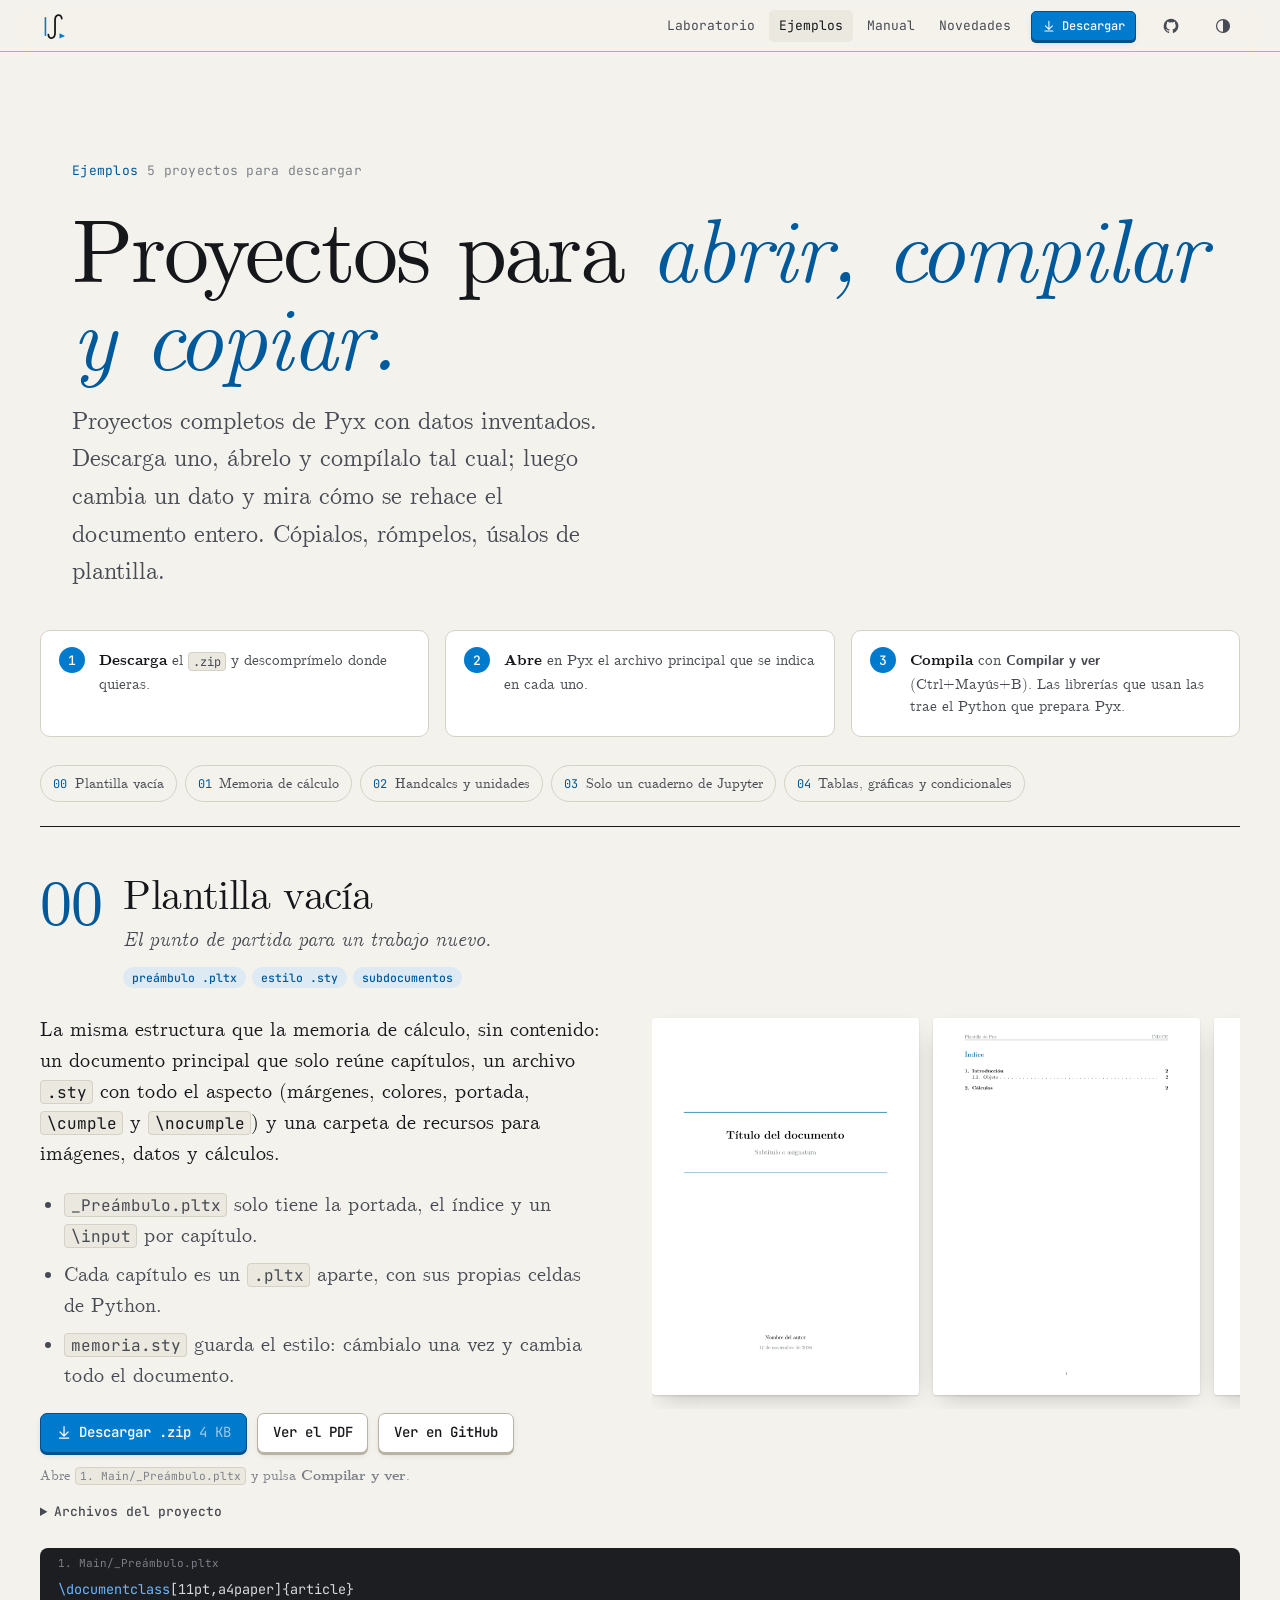
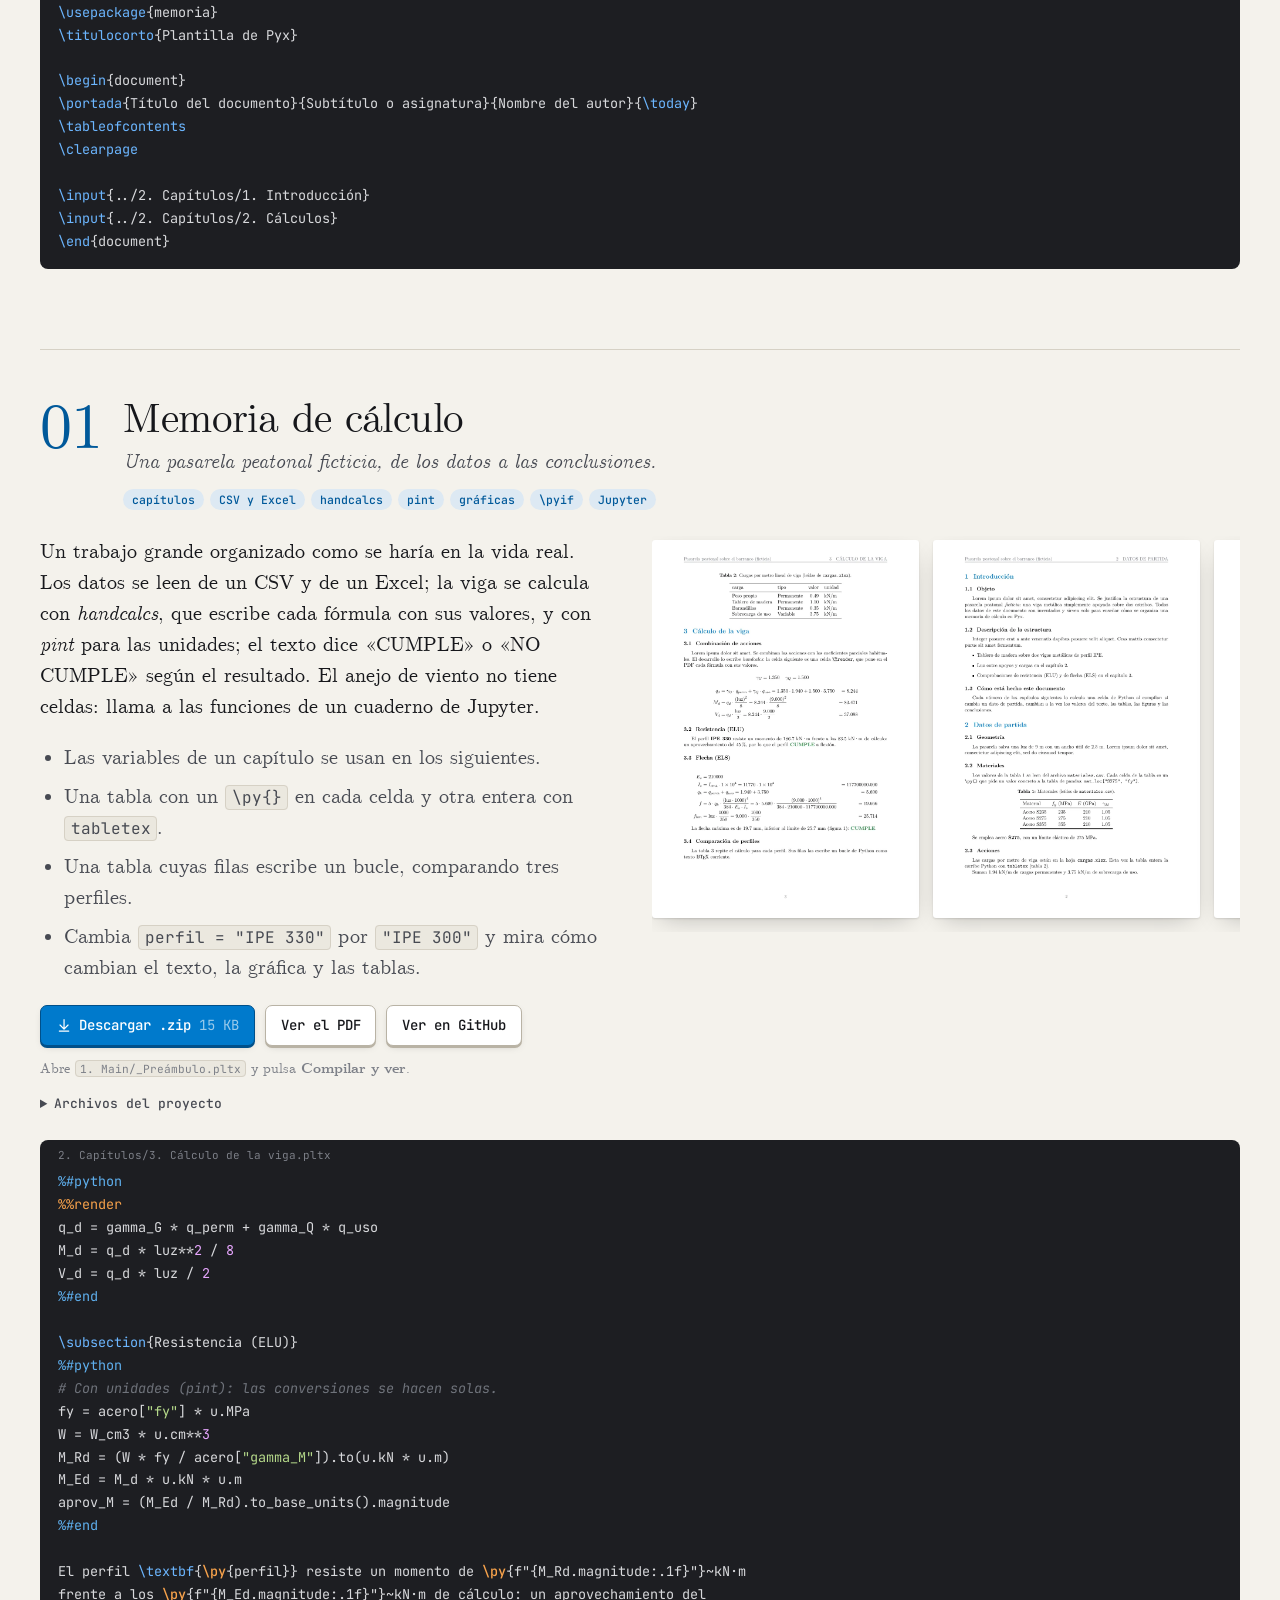
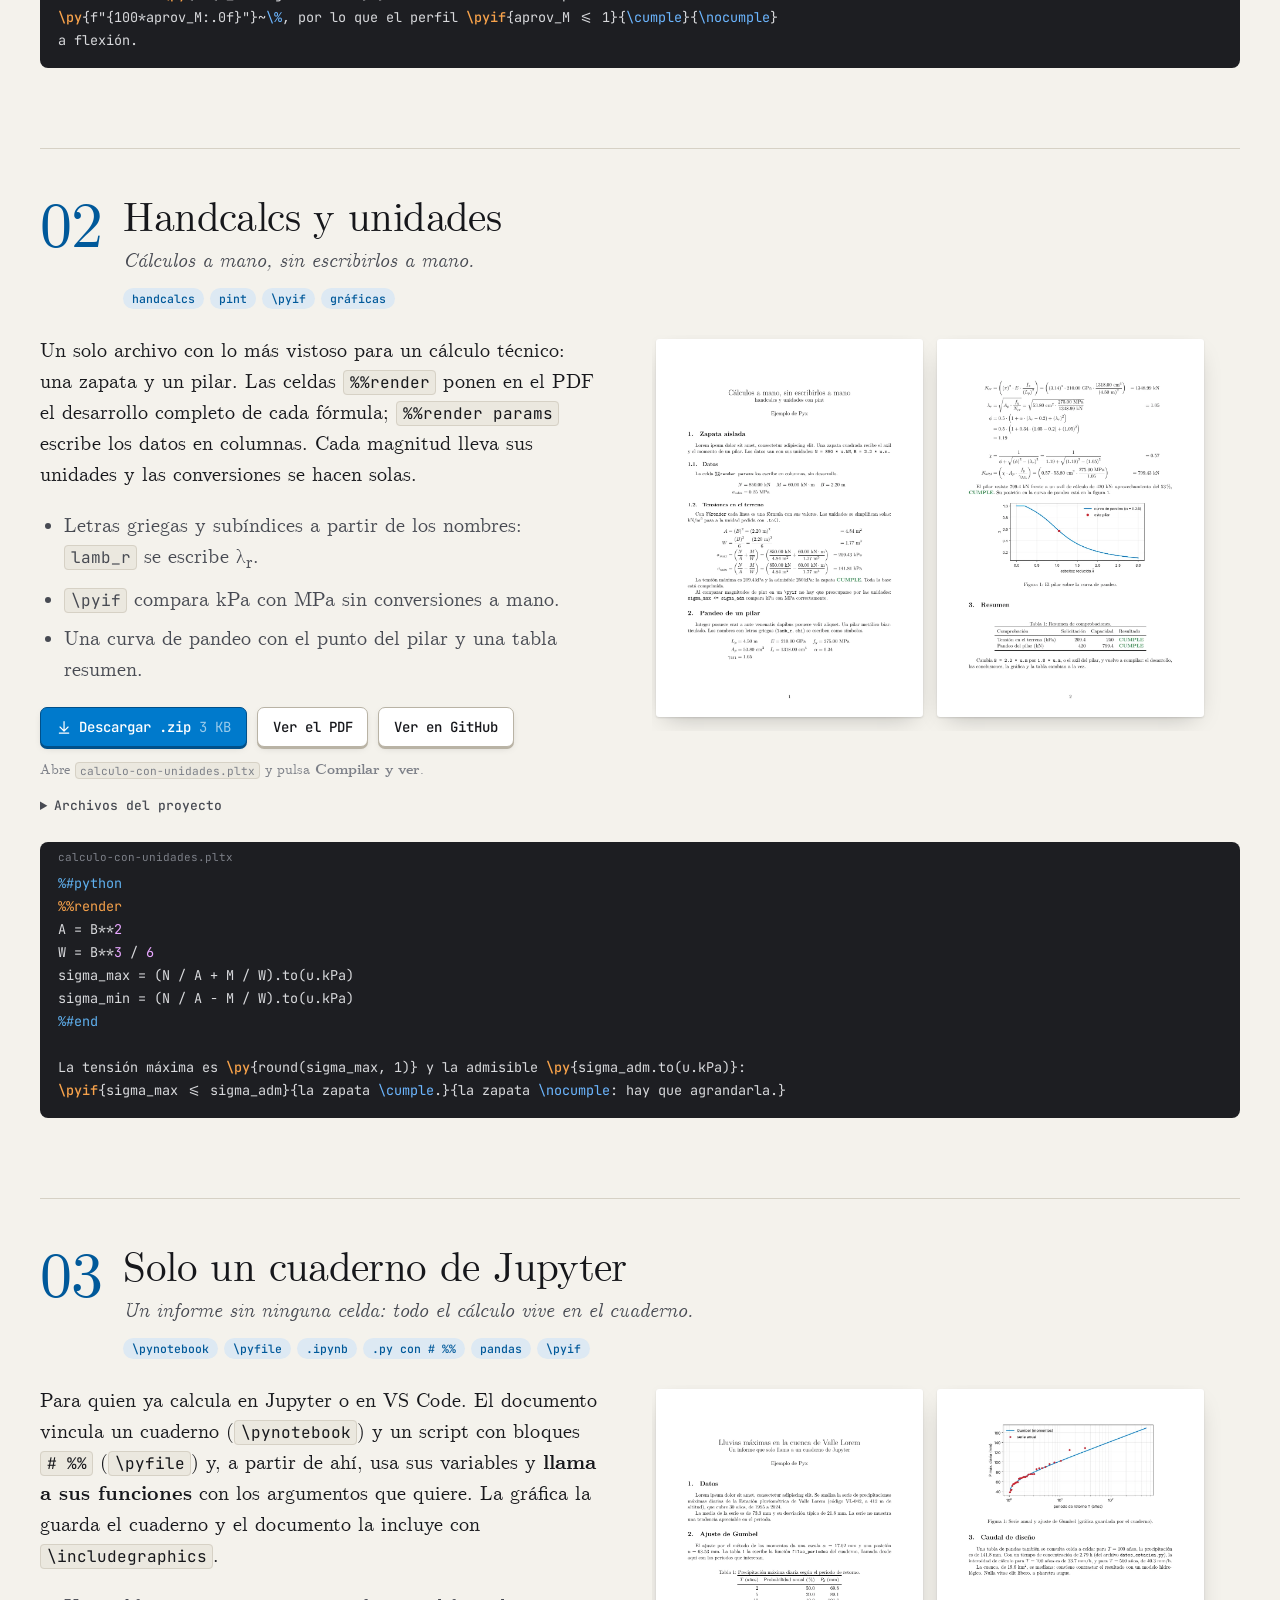
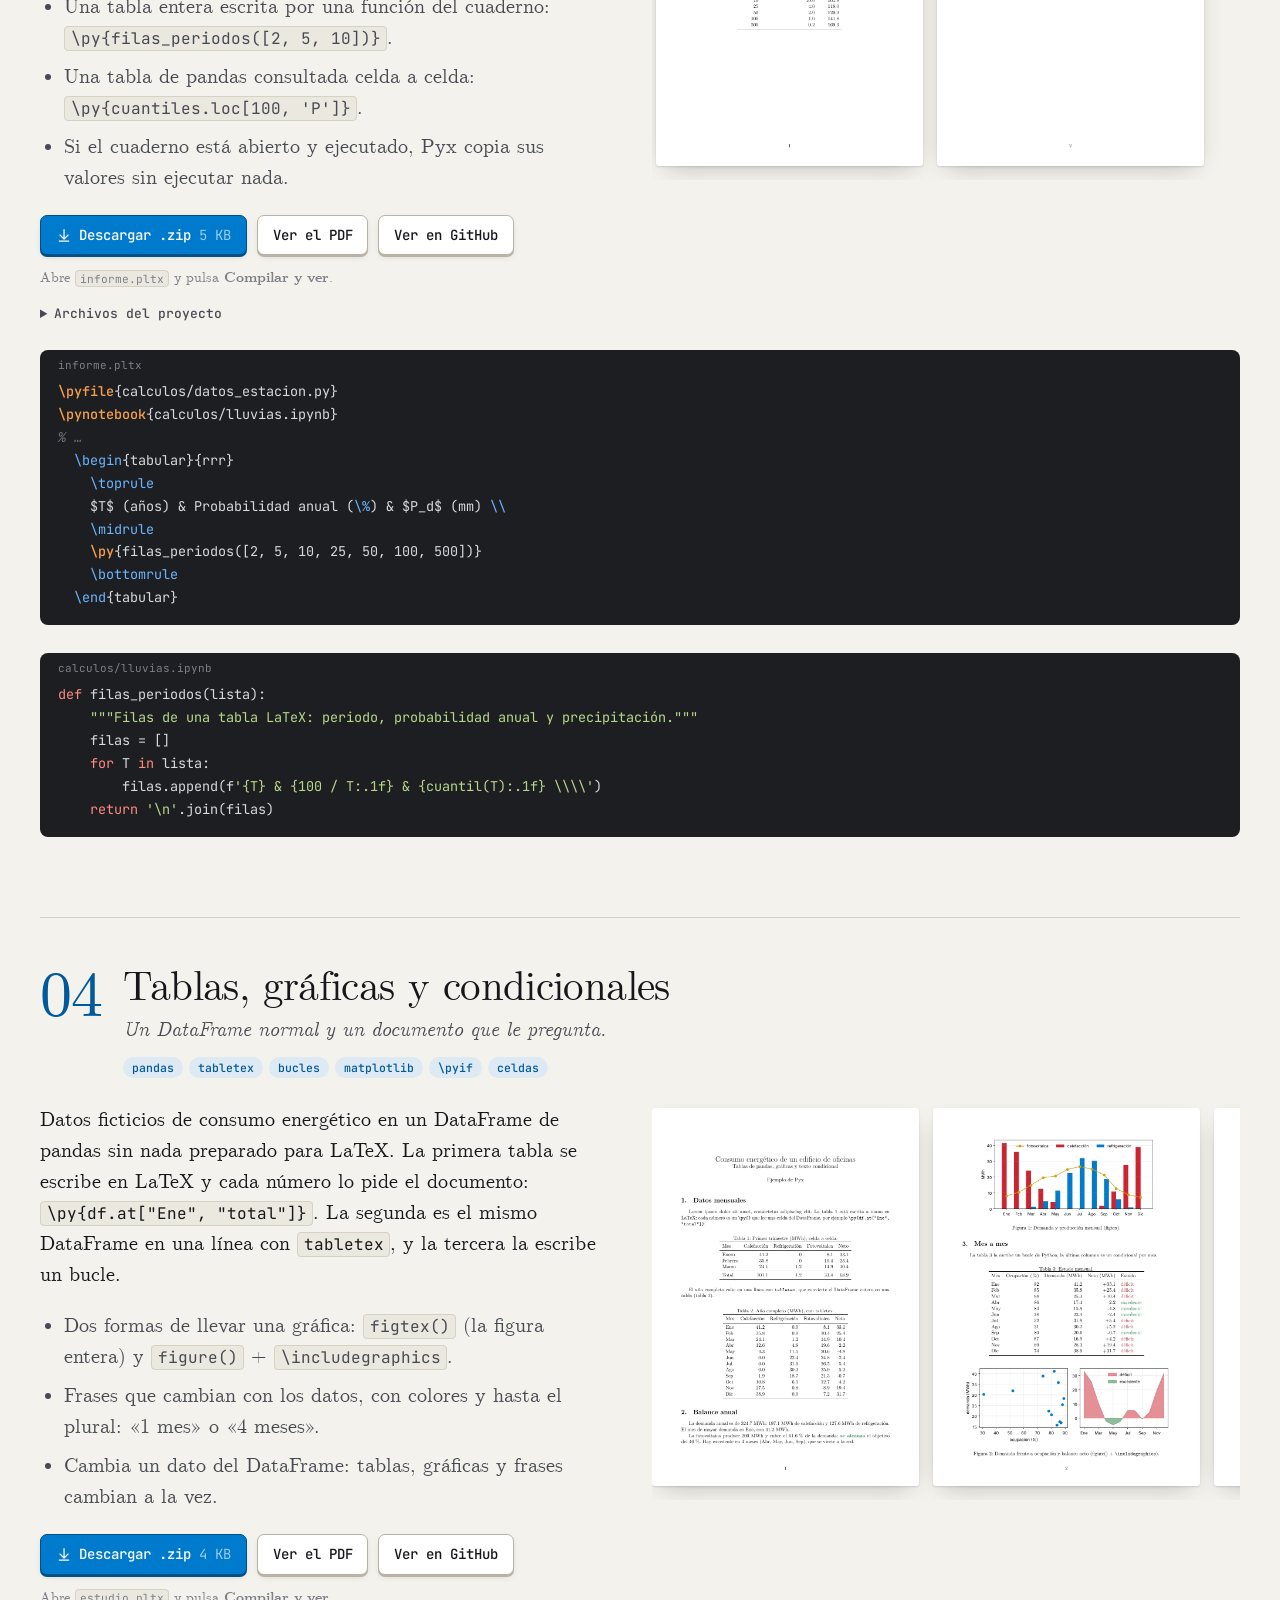
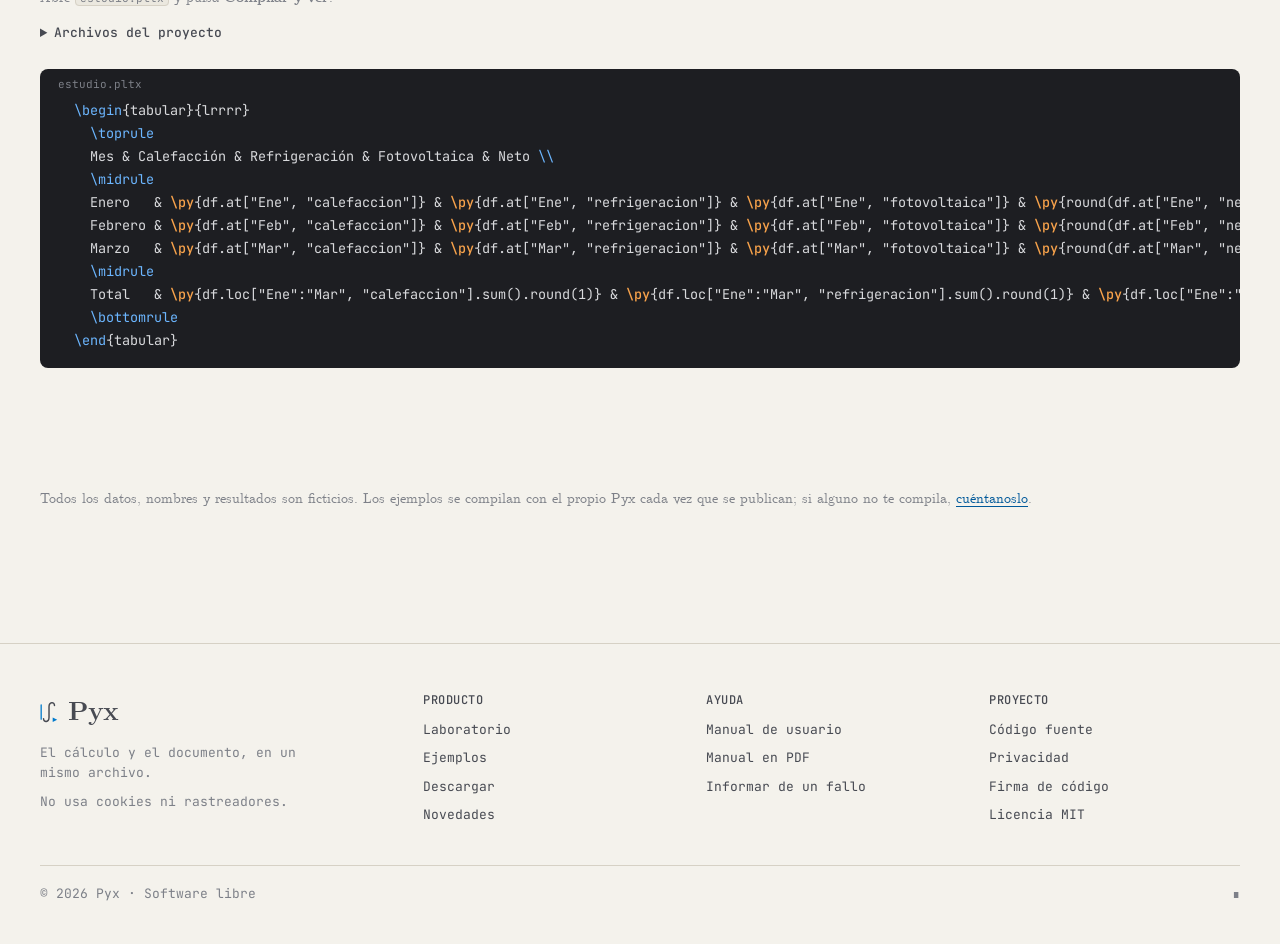
==== ejemplos/index.html @ 3e7c4df0 "Ejemplos descargables, botón de GitHub y «Descargar» que llega a su sitio - ejemplos/: cinco proyect" ====
<!doctype html>
<html lang="es">
<head>
  <meta charset="utf-8">
  <meta name="viewport" content="width=device-width, initial-scale=1">
  <title>Ejemplos · Pyx</title>
  <meta name="description" content="Proyectos de Pyx para descargar, compilar y copiar: memoria de cálculo, handcalcs y pint, cuadernos de Jupyter, tablas de pandas y gráficas.">
  <meta name="theme-color" content="#f4f2ec" media="(prefers-color-scheme: light)">
  <meta name="theme-color" content="#111214" media="(prefers-color-scheme: dark)">
  <meta property="og:title" content="Ejemplos de Pyx">
  <meta property="og:image" content="../assets/img/og.png">
  <link rel="icon" href="../assets/img/logo.svg" type="image/svg+xml">
  <link rel="icon" href="../assets/img/favicon-32.png" sizes="32x32" type="image/png">
    <script>try{var t=localStorage.getItem('pyx-tema');if(t)document.documentElement.dataset.theme=t}catch(e){}</script>
  <link rel="stylesheet" href="../assets/css/base.css?v=20261117a">
  <link rel="stylesheet" href="../assets/css/doc.css?v=20261117a">
  <link rel="stylesheet" href="../assets/css/ejemplos.css?v=20261117a">
</head>
<body>
<a class="skip" href="#contenido">Saltar al contenido</a>
<svg width="0" height="0" style="position:absolute" aria-hidden="true"><defs>
  <symbol id="logo" viewBox="-2 -4 86 104"><rect x=".5" y="11.15" width="6.25" height="74.4" rx="3.1" fill="var(--blue)"/><path d="M67.2 16.93C67.2-1.91 41.1-1.91 41.1 23.21V73.46C41.1 98.59 15 98.59 15 79.74" fill="none" stroke="currentColor" stroke-width="7" stroke-linecap="round"/><path d="M80.06 84.77 58.5 95.28V74.26Z" fill="var(--blue)"/></symbol>
  <symbol id="i-contrast" viewBox="0 0 24 24"><circle cx="12" cy="12" r="8.6" fill="none" stroke="currentColor" stroke-width="1.6"/><path d="M12 3.4a8.6 8.6 0 0 1 0 17.2Z" fill="currentColor"/></symbol>
  <symbol id="i-menu" viewBox="0 0 24 24"><path d="M4 7h16M4 12h16M4 17h10" stroke="currentColor" stroke-width="1.7" stroke-linecap="round"/></symbol>
  <symbol id="i-down" viewBox="0 0 24 24"><path d="M12 4v13M6 12l6 6 6-6M5 21h14" fill="none" stroke="currentColor" stroke-width="1.8" stroke-linecap="round" stroke-linejoin="round"/></symbol>
  <symbol id="i-gh" viewBox="0 0 24 24"><path d="M12 2.3a9.8 9.8 0 0 0-3.1 19.1c.5.1.7-.2.7-.5v-1.7c-2.7.6-3.3-1.3-3.3-1.3-.4-1.1-1.1-1.4-1.1-1.4-.9-.6.1-.6.1-.6 1 .1 1.5 1 1.5 1 .9 1.5 2.3 1.1 2.9.8.1-.6.3-1.1.6-1.3-2.2-.2-4.5-1.1-4.5-4.9 0-1.1.4-2 1-2.7-.1-.2-.4-1.2.1-2.6 0 0 .8-.3 2.7 1a9.4 9.4 0 0 1 4.9 0c1.9-1.3 2.7-1 2.7-1 .5 1.4.2 2.4.1 2.6.6.7 1 1.6 1 2.7 0 3.8-2.3 4.7-4.5 4.9.4.3.7.9.7 1.8v2.7c0 .3.2.6.7.5A9.8 9.8 0 0 0 12 2.3Z" fill="currentColor"/></symbol>
</defs></svg>

<header class="runhead">
  <a class="brand" href="../" aria-label="Pyx, inicio"><svg aria-hidden="true"><use href="#logo"/></svg></a>
  <nav aria-label="Principal">
    <a href="../#laboratorio">Laboratorio</a>
    <a href="./" aria-current="page">Ejemplos</a>
    <a href="../manual/">Manual</a>
    <a href="../novedades/">Novedades</a>
    <a class="key small primary" href="../#descargar"><svg aria-hidden="true"><use href="#i-down"/></svg>Descargar</a>
  </nav>
  <a class="icon-btn gh-btn" href="https://github.com/LorGIOO/Pyx" aria-label="El código de Pyx en GitHub" title="El código de Pyx en GitHub"><svg aria-hidden="true"><use href="#i-gh"/></svg></a>
  <button class="icon-btn" type="button" data-theme-toggle aria-label="Cambiar el tema"><svg aria-hidden="true"><use href="#i-contrast"/></svg></button>
  <button class="icon-btn menu-btn" type="button" aria-label="Menú" aria-expanded="false"><svg aria-hidden="true"><use href="#i-menu"/></svg></button>
</header>

<header class="page-head">
  <p class="eyebrow"><span>Ejemplos</span><span class="n">5 proyectos para descargar</span></p>
  <h1>Proyectos para <em>abrir, compilar y copiar.</em></h1>
  <p class="lede">Proyectos completos de Pyx con datos inventados. Descarga uno, ábrelo y compílalo tal cual; luego cambia un dato y mira cómo se rehace el documento entero. Cópialos, rómpelos, úsalos de plantilla.</p>
</header>

<div class="ej-layout">
  <main id="contenido">
    <ol class="ej-steps" aria-label="Cómo se usan">
      <li><b>Descarga</b> el <code>.zip</code> y descomprímelo donde quieras.</li>
      <li><b>Abre</b> en Pyx el archivo principal que se indica en cada uno.</li>
      <li><b>Compila</b> con <span class="menu">Compilar y ver</span> (Ctrl+Mayús+B). Las librerías que usan las trae el Python que prepara Pyx.</li>
    </ol>
    <nav class="ej-index" aria-label="Ejemplos"><ol><li><a href="#00-plantilla"><span>00</span>Plantilla vacía</a></li><li><a href="#01-memoria-de-calculo"><span>01</span>Memoria de cálculo</a></li><li><a href="#02-handcalcs-y-unidades"><span>02</span>Handcalcs y unidades</a></li><li><a href="#03-cuaderno-de-jupyter"><span>03</span>Solo un cuaderno de Jupyter</a></li><li><a href="#04-tablas-graficas-y-condicionales"><span>04</span>Tablas, gráficas y condicionales</a></li></ol></nav>

<article class="ej" id="00-plantilla" data-chapter="<b>00</b> · Plantilla vacía">
  <header class="ej-head">
    <p class="ej-num">00</p>
    <div>
      <h2>Plantilla vacía</h2>
      <p class="ej-lema">El punto de partida para un trabajo nuevo.</p>
      <ul class="ej-tags"><li>preámbulo .pltx</li><li>estilo .sty</li><li>subdocumentos</li></ul>
    </div>
  </header>
  <div class="ej-grid">
    <div class="ej-text">
      <p>La misma estructura que la memoria de cálculo, sin contenido: un documento principal que solo reúne capítulos, un archivo <code>.sty</code> con todo el aspecto (márgenes, colores, portada, <code>\cumple</code> y <code>\nocumple</code>) y una carpeta de recursos para imágenes, datos y cálculos.</p>
      <ul class="ej-list"><li><code>_Preámbulo.pltx</code> solo tiene la portada, el índice y un <code>\input</code> por capítulo.</li><li>Cada capítulo es un <code>.pltx</code> aparte, con sus propias celdas de Python.</li><li><code>memoria.sty</code> guarda el estilo: cámbialo una vez y cambia todo el documento.</li></ul>
      <div class="ej-actions">
        <a class="key primary" href="descargas/00-plantilla.zip" download><svg aria-hidden="true"><use href="#i-down"/></svg>Descargar .zip <span class="k-hint">4 KB</span></a>
        <a class="key" href="pdf/00-plantilla.pdf">Ver el PDF</a>
        <a class="key" href="https://github.com/LorGIOO/Pyx-web/tree/main/ejemplos/src/00-plantilla">Ver en GitHub</a>
      </div>
      <p class="ej-open">Abre <code>1. Main/_Preámbulo.pltx</code> y pulsa <b>Compilar y ver</b>.</p>
      <details class="ej-tree"><summary>Archivos del proyecto</summary><pre>├─ <span class="dir">1. Main/</span>
│  ├─ <span class="main">_Preámbulo.pltx</span>
│  └─ <span class="">memoria.sty</span>
├─ <span class="dir">2. Capítulos/</span>
│  ├─ <span class="">1. Introducción.pltx</span>
│  └─ <span class="">2. Cálculos.pltx</span>
├─ <span class="dir">999. Recursos/</span>
│  └─ <span class="dir">1. Imágenes/</span>
│     └─ <span class="">LEEME.txt</span>
└─ <span class="">LEEME.md</span></pre></details>
    </div>
    <div class="ej-pages" data-pages="3"><button class="ej-page" type="button" data-full="img/00-plantilla-1.webp" aria-label="Ampliar la página 1"><img src="img/00-plantilla-1.webp" alt="Plantilla vacía, página 1" loading="lazy" width="910" height="1287"></button><button class="ej-page" type="button" data-full="img/00-plantilla-2.webp" aria-label="Ampliar la página 2"><img src="img/00-plantilla-2.webp" alt="Plantilla vacía, página 2" loading="lazy" width="910" height="1287"></button><button class="ej-page" type="button" data-full="img/00-plantilla-3.webp" aria-label="Ampliar la página 3"><img src="img/00-plantilla-3.webp" alt="Plantilla vacía, página 3" loading="lazy" width="910" height="1287"></button></div>
  </div>
  <figure class="code"><span class="code-lang">1. Main/_Preámbulo.pltx</span><pre><code><span class="tk-cmd">\documentclass</span>[11pt,a4paper]{article}
<span class="tk-cmd">\usepackage</span>{memoria}
<span class="tk-cmd">\titulocorto</span>{Plantilla de Pyx}

<span class="tk-cmd">\begin</span>{document}
<span class="tk-cmd">\portada</span>{Título del documento}{Subtítulo o asignatura}{Nombre del autor}{<span class="tk-cmd">\today</span>}
<span class="tk-cmd">\tableofcontents</span>
<span class="tk-cmd">\clearpage</span>

<span class="tk-cmd">\input</span>{../2. Capítulos/1. Introducción}
<span class="tk-cmd">\input</span>{../2. Capítulos/2. Cálculos}
<span class="tk-cmd">\end</span>{document}</code></pre></figure>
</article>
<article class="ej" id="01-memoria-de-calculo" data-chapter="<b>01</b> · Memoria de cálculo">
  <header class="ej-head">
    <p class="ej-num">01</p>
    <div>
      <h2>Memoria de cálculo</h2>
      <p class="ej-lema">Una pasarela peatonal ficticia, de los datos a las conclusiones.</p>
      <ul class="ej-tags"><li>capítulos</li><li>CSV y Excel</li><li>handcalcs</li><li>pint</li><li>gráficas</li><li>\pyif</li><li>Jupyter</li></ul>
    </div>
  </header>
  <div class="ej-grid">
    <div class="ej-text">
      <p>Un trabajo grande organizado como se haría en la vida real. Los datos se leen de un CSV y de un Excel; la viga se calcula con <em>handcalcs</em>, que escribe cada fórmula con sus valores, y con <em>pint</em> para las unidades; el texto dice «CUMPLE» o «NO CUMPLE» según el resultado. El anejo de viento no tiene celdas: llama a las funciones de un cuaderno de Jupyter.</p>
      <ul class="ej-list"><li>Las variables de un capítulo se usan en los siguientes.</li><li>Una tabla con un <code>\py{}</code> en cada celda y otra entera con <code>tabletex</code>.</li><li>Una tabla cuyas filas escribe un bucle, comparando tres perfiles.</li><li>Cambia <code>perfil = "IPE 330"</code> por <code>"IPE 300"</code> y mira cómo cambian el texto, la gráfica y las tablas.</li></ul>
      <div class="ej-actions">
        <a class="key primary" href="descargas/01-memoria-de-calculo.zip" download><svg aria-hidden="true"><use href="#i-down"/></svg>Descargar .zip <span class="k-hint">15 KB</span></a>
        <a class="key" href="pdf/01-memoria-de-calculo.pdf">Ver el PDF</a>
        <a class="key" href="https://github.com/LorGIOO/Pyx-web/tree/main/ejemplos/src/01-memoria-de-calculo">Ver en GitHub</a>
      </div>
      <p class="ej-open">Abre <code>1. Main/_Preámbulo.pltx</code> y pulsa <b>Compilar y ver</b>.</p>
      <details class="ej-tree"><summary>Archivos del proyecto</summary><pre>├─ <span class="dir">1. Main/</span>
│  ├─ <span class="main">_Preámbulo.pltx</span>
│  └─ <span class="">memoria.sty</span>
├─ <span class="dir">2. Capítulos/</span>
│  ├─ <span class="">1. Introducción.pltx</span>
│  ├─ <span class="">2. Datos de partida.pltx</span>
│  ├─ <span class="">3. Cálculo de la viga.pltx</span>
│  └─ <span class="">4. Conclusiones.pltx</span>
├─ <span class="dir">3. Anejos/</span>
│  └─ <span class="">Anejo A. Viento.pltx</span>
├─ <span class="dir">999. Recursos/</span>
│  ├─ <span class="dir">1. Datos/</span>
│  │  ├─ <span class="">cargas.xlsx</span>
│  │  └─ <span class="">materiales.csv</span>
│  └─ <span class="dir">2. Cálculos/</span>
│     └─ <span class="">viento.ipynb</span>
└─ <span class="">LEEME.md</span></pre></details>
    </div>
    <div class="ej-pages" data-pages="6"><button class="ej-page" type="button" data-full="img/01-memoria-de-calculo-4.webp" aria-label="Ampliar la página 4"><img src="img/01-memoria-de-calculo-4.webp" alt="Memoria de cálculo, página 4" loading="lazy" width="910" height="1287"></button><button class="ej-page" type="button" data-full="img/01-memoria-de-calculo-3.webp" aria-label="Ampliar la página 3"><img src="img/01-memoria-de-calculo-3.webp" alt="Memoria de cálculo, página 3" loading="lazy" width="910" height="1287"></button><button class="ej-page" type="button" data-full="img/01-memoria-de-calculo-5.webp" aria-label="Ampliar la página 5"><img src="img/01-memoria-de-calculo-5.webp" alt="Memoria de cálculo, página 5" loading="lazy" width="910" height="1287"></button><button class="ej-page" type="button" data-full="img/01-memoria-de-calculo-6.webp" aria-label="Ampliar la página 6"><img src="img/01-memoria-de-calculo-6.webp" alt="Memoria de cálculo, página 6" loading="lazy" width="910" height="1287"></button><button class="ej-page" type="button" data-full="img/01-memoria-de-calculo-2.webp" aria-label="Ampliar la página 2"><img src="img/01-memoria-de-calculo-2.webp" alt="Memoria de cálculo, página 2" loading="lazy" width="910" height="1287"></button><button class="ej-page" type="button" data-full="img/01-memoria-de-calculo-1.webp" aria-label="Ampliar la página 1"><img src="img/01-memoria-de-calculo-1.webp" alt="Memoria de cálculo, página 1" loading="lazy" width="910" height="1287"></button></div>
  </div>
  <figure class="code"><span class="code-lang">2. Capítulos/3. Cálculo de la viga.pltx</span><pre><code><span class="tk-cell">%#python</span>
<span class="tk-magic">%%render</span>
q_d = gamma_G * q_perm + gamma_Q * q_uso
M_d = q_d * luz**<span class="tk-num">2</span> / <span class="tk-num">8</span>
V_d = q_d * luz / <span class="tk-num">2</span>
<span class="tk-cell">%#end</span>

<span class="tk-cmd">\subsection</span>{Resistencia (ELU)}
<span class="tk-cell">%#python</span>
<span class="tk-com"># Con unidades (pint): las conversiones se hacen solas.</span>
fy = acero[<span class="tk-str">&quot;fy&quot;</span>] * u.MPa
W = W_cm3 * u.cm**<span class="tk-num">3</span>
M_Rd = (W * fy / acero[<span class="tk-str">&quot;gamma_M&quot;</span>]).to(u.kN * u.m)
M_Ed = M_d * u.kN * u.m
aprov_M = (M_Ed / M_Rd).to_base_units().magnitude
<span class="tk-cell">%#end</span>

El perfil <span class="tk-cmd">\textbf</span>{<span class="tk-py">\py</span>{perfil}} resiste un momento de <span class="tk-py">\py</span>{f&quot;{M_Rd.magnitude:.1f}&quot;}~kN·m
frente a los <span class="tk-py">\py</span>{f&quot;{M_Ed.magnitude:.1f}&quot;}~kN·m de cálculo: un aprovechamiento del
<span class="tk-py">\py</span>{f&quot;{100*aprov_M:.0f}&quot;}~<span class="tk-cmd">\%</span>, por lo que el perfil <span class="tk-py">\pyif</span>{aprov_M &lt;= 1}{<span class="tk-cmd">\cumple</span>}{<span class="tk-cmd">\nocumple</span>}
a flexión.</code></pre></figure>
</article>
<article class="ej" id="02-handcalcs-y-unidades" data-chapter="<b>02</b> · Handcalcs y unidades">
  <header class="ej-head">
    <p class="ej-num">02</p>
    <div>
      <h2>Handcalcs y unidades</h2>
      <p class="ej-lema">Cálculos a mano, sin escribirlos a mano.</p>
      <ul class="ej-tags"><li>handcalcs</li><li>pint</li><li>\pyif</li><li>gráficas</li></ul>
    </div>
  </header>
  <div class="ej-grid">
    <div class="ej-text">
      <p>Un solo archivo con lo más vistoso para un cálculo técnico: una zapata y un pilar. Las celdas <code>%%render</code> ponen en el PDF el desarrollo completo de cada fórmula; <code>%%render params</code> escribe los datos en columnas. Cada magnitud lleva sus unidades y las conversiones se hacen solas.</p>
      <ul class="ej-list"><li>Letras griegas y subíndices a partir de los nombres: <code>lamb_r</code> se escribe λ<sub>r</sub>.</li><li><code>\pyif</code> compara kPa con MPa sin conversiones a mano.</li><li>Una curva de pandeo con el punto del pilar y una tabla resumen.</li></ul>
      <div class="ej-actions">
        <a class="key primary" href="descargas/02-handcalcs-y-unidades.zip" download><svg aria-hidden="true"><use href="#i-down"/></svg>Descargar .zip <span class="k-hint">3 KB</span></a>
        <a class="key" href="pdf/02-handcalcs-y-unidades.pdf">Ver el PDF</a>
        <a class="key" href="https://github.com/LorGIOO/Pyx-web/tree/main/ejemplos/src/02-handcalcs-y-unidades">Ver en GitHub</a>
      </div>
      <p class="ej-open">Abre <code>calculo-con-unidades.pltx</code> y pulsa <b>Compilar y ver</b>.</p>
      <details class="ej-tree"><summary>Archivos del proyecto</summary><pre>├─ <span class="main">calculo-con-unidades.pltx</span>
└─ <span class="">LEEME.md</span></pre></details>
    </div>
    <div class="ej-pages" data-pages="2"><button class="ej-page" type="button" data-full="img/02-handcalcs-y-unidades-1.webp" aria-label="Ampliar la página 1"><img src="img/02-handcalcs-y-unidades-1.webp" alt="Handcalcs y unidades, página 1" loading="lazy" width="910" height="1287"></button><button class="ej-page" type="button" data-full="img/02-handcalcs-y-unidades-2.webp" aria-label="Ampliar la página 2"><img src="img/02-handcalcs-y-unidades-2.webp" alt="Handcalcs y unidades, página 2" loading="lazy" width="910" height="1287"></button></div>
  </div>
  <figure class="code"><span class="code-lang">calculo-con-unidades.pltx</span><pre><code><span class="tk-cell">%#python</span>
<span class="tk-magic">%%render</span>
A = B**<span class="tk-num">2</span>
W = B**<span class="tk-num">3</span> / <span class="tk-num">6</span>
sigma_max = (N / A + M / W).to(u.kPa)
sigma_min = (N / A - M / W).to(u.kPa)
<span class="tk-cell">%#end</span>

La tensión máxima es <span class="tk-py">\py</span>{round(sigma_max, 1)} y la admisible <span class="tk-py">\py</span>{sigma_adm.to(u.kPa)}:
<span class="tk-py">\pyif</span>{sigma_max &lt;= sigma_adm}{la zapata <span class="tk-cmd">\cumple</span>.}{la zapata <span class="tk-cmd">\nocumple</span>: hay que agrandarla.}</code></pre></figure>
</article>
<article class="ej" id="03-cuaderno-de-jupyter" data-chapter="<b>03</b> · Solo un cuaderno de Jupyter">
  <header class="ej-head">
    <p class="ej-num">03</p>
    <div>
      <h2>Solo un cuaderno de Jupyter</h2>
      <p class="ej-lema">Un informe sin ninguna celda: todo el cálculo vive en el cuaderno.</p>
      <ul class="ej-tags"><li>\pynotebook</li><li>\pyfile</li><li>.ipynb</li><li>.py con # %%</li><li>pandas</li><li>\pyif</li></ul>
    </div>
  </header>
  <div class="ej-grid">
    <div class="ej-text">
      <p>Para quien ya calcula en Jupyter o en VS Code. El documento vincula un cuaderno (<code>\pynotebook</code>) y un script con bloques <code># %%</code> (<code>\pyfile</code>) y, a partir de ahí, usa sus variables y <strong>llama a sus funciones</strong> con los argumentos que quiere. La gráfica la guarda el cuaderno y el documento la incluye con <code>\includegraphics</code>.</p>
      <ul class="ej-list"><li>Una tabla entera escrita por una función del cuaderno: <code>\py{filas_periodos([2, 5, 10])}</code>.</li><li>Una tabla de pandas consultada celda a celda: <code>\py{cuantiles.loc[100, 'P']}</code>.</li><li>Si el cuaderno está abierto y ejecutado, Pyx copia sus valores sin ejecutar nada.</li></ul>
      <div class="ej-actions">
        <a class="key primary" href="descargas/03-cuaderno-de-jupyter.zip" download><svg aria-hidden="true"><use href="#i-down"/></svg>Descargar .zip <span class="k-hint">5 KB</span></a>
        <a class="key" href="pdf/03-cuaderno-de-jupyter.pdf">Ver el PDF</a>
        <a class="key" href="https://github.com/LorGIOO/Pyx-web/tree/main/ejemplos/src/03-cuaderno-de-jupyter">Ver en GitHub</a>
      </div>
      <p class="ej-open">Abre <code>informe.pltx</code> y pulsa <b>Compilar y ver</b>.</p>
      <details class="ej-tree"><summary>Archivos del proyecto</summary><pre>├─ <span class="dir">calculos/</span>
│  ├─ <span class="">datos_estacion.py</span>
│  └─ <span class="">lluvias.ipynb</span>
├─ <span class="dir">datos/</span>
│  └─ <span class="">maximos_anuales.csv</span>
├─ <span class="main">informe.pltx</span>
└─ <span class="">LEEME.md</span></pre></details>
    </div>
    <div class="ej-pages" data-pages="2"><button class="ej-page" type="button" data-full="img/03-cuaderno-de-jupyter-1.webp" aria-label="Ampliar la página 1"><img src="img/03-cuaderno-de-jupyter-1.webp" alt="Solo un cuaderno de Jupyter, página 1" loading="lazy" width="910" height="1287"></button><button class="ej-page" type="button" data-full="img/03-cuaderno-de-jupyter-2.webp" aria-label="Ampliar la página 2"><img src="img/03-cuaderno-de-jupyter-2.webp" alt="Solo un cuaderno de Jupyter, página 2" loading="lazy" width="910" height="1287"></button></div>
  </div>
  <figure class="code"><span class="code-lang">informe.pltx</span><pre><code><span class="tk-py">\pyfile</span>{calculos/datos_estacion.py}
<span class="tk-py">\pynotebook</span>{calculos/lluvias.ipynb}
<span class="tk-com">% …</span>
  <span class="tk-cmd">\begin</span>{tabular}{rrr}
    <span class="tk-cmd">\toprule</span>
    $T$ (años) &amp; Probabilidad anual (<span class="tk-cmd">\%</span>) &amp; $P_d$ (mm) <span class="tk-cmd">\\</span>
    <span class="tk-cmd">\midrule</span>
    <span class="tk-py">\py</span>{filas_periodos([2, 5, 10, 25, 50, 100, 500])}
    <span class="tk-cmd">\bottomrule</span>
  <span class="tk-cmd">\end</span>{tabular}</code></pre></figure><figure class="code"><span class="code-lang">calculos/lluvias.ipynb</span><pre><code><span class="tk-kw">def</span> filas_periodos(lista):
    <span class="tk-str">&quot;&quot;</span><span class="tk-str">&quot;Filas de una tabla LaTeX: periodo, probabilidad anual y precipitación.&quot;</span><span class="tk-str">&quot;&quot;</span>
    filas = []
    <span class="tk-kw">for</span> T <span class="tk-kw">in</span> lista:
        filas.append(f<span class="tk-str">&#x27;{T} &amp; {100 / T:.1f} &amp; {cuantil(T):.1f} \\\\&#x27;</span>)
    <span class="tk-kw">return</span> <span class="tk-str">&#x27;\n&#x27;</span>.join(filas)</code></pre></figure>
</article>
<article class="ej" id="04-tablas-graficas-y-condicionales" data-chapter="<b>04</b> · Tablas, gráficas y condicionales">
  <header class="ej-head">
    <p class="ej-num">04</p>
    <div>
      <h2>Tablas, gráficas y condicionales</h2>
      <p class="ej-lema">Un DataFrame normal y un documento que le pregunta.</p>
      <ul class="ej-tags"><li>pandas</li><li>tabletex</li><li>bucles</li><li>matplotlib</li><li>\pyif</li><li>celdas</li></ul>
    </div>
  </header>
  <div class="ej-grid">
    <div class="ej-text">
      <p>Datos ficticios de consumo energético en un DataFrame de pandas sin nada preparado para LaTeX. La primera tabla se escribe en LaTeX y cada número lo pide el documento: <code>\py{df.at["Ene", "total"]}</code>. La segunda es el mismo DataFrame en una línea con <code>tabletex</code>, y la tercera la escribe un bucle.</p>
      <ul class="ej-list"><li>Dos formas de llevar una gráfica: <code>figtex()</code> (la figura entera) y <code>figure()</code> + <code>\includegraphics</code>.</li><li>Frases que cambian con los datos, con colores y hasta el plural: «1 mes» o «4 meses».</li><li>Cambia un dato del DataFrame: tablas, gráficas y frases cambian a la vez.</li></ul>
      <div class="ej-actions">
        <a class="key primary" href="descargas/04-tablas-graficas-y-condicionales.zip" download><svg aria-hidden="true"><use href="#i-down"/></svg>Descargar .zip <span class="k-hint">4 KB</span></a>
        <a class="key" href="pdf/04-tablas-graficas-y-condicionales.pdf">Ver el PDF</a>
        <a class="key" href="https://github.com/LorGIOO/Pyx-web/tree/main/ejemplos/src/04-tablas-graficas-y-condicionales">Ver en GitHub</a>
      </div>
      <p class="ej-open">Abre <code>estudio.pltx</code> y pulsa <b>Compilar y ver</b>.</p>
      <details class="ej-tree"><summary>Archivos del proyecto</summary><pre>├─ <span class="main">estudio.pltx</span>
└─ <span class="">LEEME.md</span></pre></details>
    </div>
    <div class="ej-pages" data-pages="3"><button class="ej-page" type="button" data-full="img/04-tablas-graficas-y-condicionales-1.webp" aria-label="Ampliar la página 1"><img src="img/04-tablas-graficas-y-condicionales-1.webp" alt="Tablas, gráficas y condicionales, página 1" loading="lazy" width="910" height="1287"></button><button class="ej-page" type="button" data-full="img/04-tablas-graficas-y-condicionales-2.webp" aria-label="Ampliar la página 2"><img src="img/04-tablas-graficas-y-condicionales-2.webp" alt="Tablas, gráficas y condicionales, página 2" loading="lazy" width="910" height="1287"></button><button class="ej-page" type="button" data-full="img/04-tablas-graficas-y-condicionales-3.webp" aria-label="Ampliar la página 3"><img src="img/04-tablas-graficas-y-condicionales-3.webp" alt="Tablas, gráficas y condicionales, página 3" loading="lazy" width="910" height="1287"></button></div>
  </div>
  <figure class="code"><span class="code-lang">estudio.pltx</span><pre><code>  <span class="tk-cmd">\begin</span>{tabular}{lrrrr}
    <span class="tk-cmd">\toprule</span>
    Mes &amp; Calefacción &amp; Refrigeración &amp; Fotovoltaica &amp; Neto <span class="tk-cmd">\\</span>
    <span class="tk-cmd">\midrule</span>
    Enero   &amp; <span class="tk-py">\py</span>{df.at[&quot;Ene&quot;, &quot;calefaccion&quot;]} &amp; <span class="tk-py">\py</span>{df.at[&quot;Ene&quot;, &quot;refrigeracion&quot;]} &amp; <span class="tk-py">\py</span>{df.at[&quot;Ene&quot;, &quot;fotovoltaica&quot;]} &amp; <span class="tk-py">\py</span>{round(df.at[&quot;Ene&quot;, &quot;neto&quot;], 1)} <span class="tk-cmd">\\</span>
    Febrero &amp; <span class="tk-py">\py</span>{df.at[&quot;Feb&quot;, &quot;calefaccion&quot;]} &amp; <span class="tk-py">\py</span>{df.at[&quot;Feb&quot;, &quot;refrigeracion&quot;]} &amp; <span class="tk-py">\py</span>{df.at[&quot;Feb&quot;, &quot;fotovoltaica&quot;]} &amp; <span class="tk-py">\py</span>{round(df.at[&quot;Feb&quot;, &quot;neto&quot;], 1)} <span class="tk-cmd">\\</span>
    Marzo   &amp; <span class="tk-py">\py</span>{df.at[&quot;Mar&quot;, &quot;calefaccion&quot;]} &amp; <span class="tk-py">\py</span>{df.at[&quot;Mar&quot;, &quot;refrigeracion&quot;]} &amp; <span class="tk-py">\py</span>{df.at[&quot;Mar&quot;, &quot;fotovoltaica&quot;]} &amp; <span class="tk-py">\py</span>{round(df.at[&quot;Mar&quot;, &quot;neto&quot;], 1)} <span class="tk-cmd">\\</span>
    <span class="tk-cmd">\midrule</span>
    Total   &amp; <span class="tk-py">\py</span>{df.loc[&quot;Ene&quot;:&quot;Mar&quot;, &quot;calefaccion&quot;].sum().round(1)} &amp; <span class="tk-py">\py</span>{df.loc[&quot;Ene&quot;:&quot;Mar&quot;, &quot;refrigeracion&quot;].sum().round(1)} &amp; <span class="tk-py">\py</span>{df.loc[&quot;Ene&quot;:&quot;Mar&quot;, &quot;fotovoltaica&quot;].sum().round(1)} &amp; <span class="tk-py">\py</span>{df.loc[&quot;Ene&quot;:&quot;Mar&quot;, &quot;neto&quot;].sum().round(1)} <span class="tk-cmd">\\</span>
    <span class="tk-cmd">\bottomrule</span>
  <span class="tk-cmd">\end</span>{tabular}</code></pre></figure>
</article>
    <p class="ej-foot">Todos los datos, nombres y resultados son ficticios. Los ejemplos se compilan con el propio Pyx cada vez que se publican; si alguno no te compila, <a href="https://github.com/LorGIOO/Pyx/issues">cuéntanoslo</a>.</p>
  </main>
</div>

<dialog class="ej-lightbox" aria-label="Página ampliada"><button type="button" class="icon-btn" data-close aria-label="Cerrar">✕</button><img alt=""></dialog>

<footer class="colophon">
  <div class="colophon-inner">
    <div>
      <a class="brand" href="../"><svg aria-hidden="true"><use href="#logo"/></svg>Pyx</a>
      <p>El cálculo y el documento, en un mismo archivo.</p>
      <p>No usa cookies ni rastreadores.</p>
    </div>
    <div><h2>Producto</h2><ul><li><a href="../#laboratorio">Laboratorio</a></li><li><a href="./">Ejemplos</a></li><li><a href="../#descargar">Descargar</a></li><li><a href="../novedades/">Novedades</a></li></ul></div>
    <div><h2>Ayuda</h2><ul><li><a href="../manual/">Manual de usuario</a></li><li><a href="../manual/manual-pyx.pdf">Manual en PDF</a></li><li><a href="https://github.com/LorGIOO/Pyx/issues">Informar de un fallo</a></li></ul></div>
    <div><h2>Proyecto</h2><ul><li><a href="https://github.com/LorGIOO/Pyx">Código fuente</a></li><li><a href="../privacidad/">Privacidad</a></li><li><a href="../firma/">Firma de código</a></li><li><a href="https://github.com/LorGIOO/Pyx/blob/main/LICENSE">Licencia MIT</a></li></ul></div>
  </div>
  <div class="endmark"><span>© <span data-year>2026</span> Pyx · Software libre</span><span>∎</span></div>
</footer>

<script src="../assets/js/common.js?v=20261117a"></script>
<script>
(() => {
  const box = document.querySelector('.ej-lightbox');
  const img = box.querySelector('img');
  document.addEventListener('click', (e) => {
    const b = e.target.closest('.ej-page');
    if (b) { img.src = b.dataset.full; img.alt = b.querySelector('img').alt; box.showModal(); return; }
    if (e.target === box || e.target.closest('[data-close]')) box.close();
  });
})();
</script>
</body>
</html>
---- assets/css/base.css ----
/* ==========================================================================
   Pyx · estilos comunes a todas las páginas
   Papel y tinta: la web se compone como un documento de LaTeX.
   ========================================================================== */

@font-face { font-family: "CMU Serif"; font-weight: 400; font-style: normal; font-display: swap; src: url("../fonts/cmu-serif-500-roman.woff2") format("woff2"); }
@font-face { font-family: "CMU Serif"; font-weight: 400; font-style: italic; font-display: swap; src: url("../fonts/cmu-serif-500-italic.woff2") format("woff2"); }
@font-face { font-family: "CMU Serif"; font-weight: 700; font-style: normal; font-display: swap; src: url("../fonts/cmu-serif-700-roman.woff2") format("woff2"); }
@font-face { font-family: "CMU Serif"; font-weight: 700; font-style: italic; font-display: swap; src: url("../fonts/cmu-serif-700-italic.woff2") format("woff2"); }
@font-face { font-family: "CMU Sans"; font-weight: 400; font-style: normal; font-display: swap; src: url("../fonts/cmu-sans-serif-500-roman.woff2") format("woff2"); }
@font-face { font-family: "CMU Sans"; font-weight: 700; font-style: normal; font-display: swap; src: url("../fonts/cmu-sans-serif-700-roman.woff2") format("woff2"); }
@font-face { font-family: "JetBrains Mono"; font-weight: 400; font-style: normal; font-display: swap; src: url("../fonts/jetbrains-mono-latin-400-normal.woff2") format("woff2"); }
@font-face { font-family: "JetBrains Mono"; font-weight: 400; font-style: italic; font-display: swap; src: url("../fonts/jetbrains-mono-latin-400-italic.woff2") format("woff2"); }
@font-face { font-family: "JetBrains Mono"; font-weight: 500; font-style: normal; font-display: swap; src: url("../fonts/jetbrains-mono-latin-500-normal.woff2") format("woff2"); }
@font-face { font-family: "JetBrains Mono"; font-weight: 700; font-style: normal; font-display: swap; src: url("../fonts/jetbrains-mono-latin-700-normal.woff2") format("woff2"); }

:root {
  color-scheme: light;
  --paper: #f4f2ec;
  --paper-2: #ebe8df;
  --paper-3: #e1ddd2;
  --sheet: #ffffff;
  --sheet-ink: #15161a;
  --ink: #16171b;
  --ink-2: #474a52;
  --ink-3: #7d8088;
  --rule: #d6d1c5;
  --rule-strong: #b9b3a5;
  --blue: #007acc;
  --blue-ink: #00599a;
  --blue-wash: #dde9f3;
  --red: #cf222e;
  --green: #1a7f37;
  --amber: #b45309;
  --yellow: #d4a72c;
  --hl: rgba(255, 214, 10, .45);
  --editor: #1d1e22;
  --editor-2: #25262b;
  --editor-line: #2f3036;
  --editor-ink: #d8d9dc;
  --editor-dim: #7c7f87;
  --tk-cmd: #6cb6ff;
  --tk-py: #f7a24b;
  --tk-str: #b5d98a;
  --tk-num: #e8a7ff;
  --tk-com: #6f737b;
  --tk-kw: #ff8a80;
  --shadow: 0 1px 2px rgba(20, 18, 12, .06), 0 10px 30px -10px rgba(20, 18, 12, .18);
  --shadow-lg: 0 2px 4px rgba(20, 18, 12, .05), 0 30px 80px -24px rgba(20, 18, 12, .35);

  --serif: "CMU Serif", "Latin Modern Roman", "Computer Modern", Georgia, "Times New Roman", serif;
  --sans: "CMU Sans", "Latin Modern Sans", "Helvetica Neue", Arial, sans-serif;
  --mono: "JetBrains Mono", ui-monospace, "SFMono-Regular", Consolas, monospace;

  --measure: 40rem;
  --wide: 76rem;
  --gutter: clamp(16px, 4vw, 40px);
  --head-h: 52px;
  --radius: 6px;
  --ease: cubic-bezier(.2, .7, .1, 1);
}

@media (prefers-color-scheme: dark) {
  :root:not([data-theme="light"]) {
    color-scheme: dark;
    --paper: #111214;
    --paper-2: #18191c;
    --paper-3: #222327;
    --sheet: #1c1d21;
    --sheet-ink: #e6e3dc;
    --ink: #ebe8e1;
    --ink-2: #b4b1aa;
    --ink-3: #85837e;
    --rule: #2d2e33;
    --rule-strong: #43444b;
    --blue: #3aa0ea;
    --blue-ink: #6cbaf2;
    --blue-wash: #14263a;
    --red: #ff6b6b;
    --green: #4cc26e;
    --amber: #f0a450;
    --hl: rgba(255, 214, 10, .28);
    --editor: #16171a;
    --editor-2: #1f2024;
    --editor-line: #2a2b30;
    --shadow: 0 1px 2px rgba(0, 0, 0, .4), 0 10px 30px -10px rgba(0, 0, 0, .7);
    --shadow-lg: 0 2px 4px rgba(0, 0, 0, .4), 0 30px 80px -24px rgba(0, 0, 0, .9);
  }
}
:root[data-theme="dark"] {
  color-scheme: dark;
  --paper: #111214;
  --paper-2: #18191c;
  --paper-3: #222327;
  --sheet: #1c1d21;
  --sheet-ink: #e6e3dc;
  --ink: #ebe8e1;
  --ink-2: #b4b1aa;
  --ink-3: #85837e;
  --rule: #2d2e33;
  --rule-strong: #43444b;
  --blue: #3aa0ea;
  --blue-ink: #6cbaf2;
  --blue-wash: #14263a;
  --red: #ff6b6b;
  --green: #4cc26e;
  --amber: #f0a450;
  --hl: rgba(255, 214, 10, .28);
  --editor: #16171a;
  --editor-2: #1f2024;
  --editor-line: #2a2b30;
  --shadow: 0 1px 2px rgba(0, 0, 0, .4), 0 10px 30px -10px rgba(0, 0, 0, .7);
  --shadow-lg: 0 2px 4px rgba(0, 0, 0, .4), 0 30px 80px -24px rgba(0, 0, 0, .9);
}

*, *::before, *::after { box-sizing: border-box; }
html { -webkit-text-size-adjust: 100%; text-size-adjust: 100%; scroll-padding-top: calc(var(--head-h) + 16px); }
body {
  margin: 0;
  background: var(--paper);
  color: var(--ink);
  font-family: var(--serif);
  font-size: clamp(18px, 1.05rem + .25vw, 21px);
  line-height: 1.55;
  font-kerning: normal;
  font-variant-ligatures: common-ligatures;
  -webkit-font-smoothing: antialiased;
  overflow-x: hidden;
}
img, svg, video, canvas { display: block; max-width: 100%; }
button, input, select, textarea { font: inherit; color: inherit; }
a { color: var(--blue-ink); text-decoration-thickness: 1px; text-underline-offset: .18em; }
a:hover { text-decoration-thickness: 2px; }
::selection { background: var(--blue); color: #fff; }
:focus-visible { outline: 2px solid var(--blue); outline-offset: 3px; border-radius: 3px; }
code, kbd, pre, .mono { font-family: var(--mono); font-size: .8em; }
p code, li code, dd code, td code { background: var(--paper-2); border: 1px solid var(--rule); padding: .05em .35em; border-radius: 4px; white-space: nowrap; }
.sr-only { position: absolute !important; width: 1px; height: 1px; padding: 0; margin: -1px; overflow: hidden; clip: rect(0 0 0 0); white-space: nowrap; border: 0; }
.skip { position: absolute; left: 12px; top: -60px; z-index: 100; background: var(--ink); color: var(--paper); padding: 8px 14px; border-radius: 4px; font-family: var(--mono); font-size: 14px; }
.skip:focus { top: 10px; }

/* El logotipo de LaTeX */
.latex { font-family: var(--serif); letter-spacing: -.02em; white-space: nowrap; }
.latex sup { font-size: .72em; vertical-align: .32em; margin-left: -.36em; margin-right: -.15em; text-transform: uppercase; }
.latex sub { font-size: 1em; vertical-align: -.22em; margin-left: -.1em; margin-right: -.12em; text-transform: uppercase; }

/* --------------------------------------------------------------------------
   Cabecera corrida (como la del manual: título a la izquierda, capítulo a la derecha)
   -------------------------------------------------------------------------- */
.runhead {
  position: fixed; inset: 0 0 auto 0; z-index: 50;
  height: var(--head-h);
  display: flex; align-items: center; gap: 18px;
  padding: 0 var(--gutter);
  background: color-mix(in srgb, var(--paper) 82%, transparent);
  -webkit-backdrop-filter: saturate(1.4) blur(14px);
  backdrop-filter: saturate(1.4) blur(14px);
  font-family: var(--mono); font-size: 13px; color: var(--ink-2);
}
.runhead::after { /* la raya de la cabecera, que se llena al leer */
  content: ""; position: absolute; left: 0; right: 0; bottom: 0; height: 1px;
  background: linear-gradient(90deg, var(--blue) var(--read, 0%), color-mix(in srgb, var(--blue) 30%, var(--rule)) var(--read, 0%));
}
.brand { display: inline-flex; align-items: center; gap: 10px; color: var(--ink); text-decoration: none; font-family: var(--serif); font-size: 21px; font-weight: 700; letter-spacing: -.01em; }
.brand svg { width: 18px; height: 22px; }
.runhead .brand { padding: 6px 4px; border-radius: 6px; }
.runhead .brand svg { width: 22px; height: 27px; }
.runhead nav { margin-left: auto; }
.runhead nav { display: flex; align-items: center; gap: 4px; }
.runhead nav a { color: var(--ink-2); text-decoration: none; padding: 6px 10px; border-radius: 5px; }
.runhead nav a:hover, .runhead nav a[aria-current="page"] { color: var(--ink); background: var(--paper-2); }
.runhead nav a.key.primary, .runhead nav a.key.primary:hover { color: #fff; background: var(--blue); margin-left: 6px; }
.icon-btn { display: inline-grid; place-items: center; width: 34px; height: 34px; border-radius: 6px; border: 1px solid transparent; background: none; cursor: pointer; color: var(--ink-2); }
.icon-btn:hover { background: var(--paper-2); color: var(--ink); }
.icon-btn svg { width: 18px; height: 18px; }
.menu-btn { display: none; }
@media (max-width: 860px) {
  .runhead { justify-content: space-between; }
  .runhead nav { position: fixed; top: var(--head-h); left: 0; right: 0; flex-direction: column; align-items: stretch; gap: 0; padding: 8px var(--gutter) 18px; background: var(--paper); border-bottom: 1px solid var(--rule); transform: translateY(-8px); opacity: 0; pointer-events: none; transition: .25s var(--ease); }
  .runhead nav a { padding: 14px 4px; font-size: 16px; border-bottom: 1px solid var(--rule); border-radius: 0; }
  .runhead nav a:hover { background: none; }
  .runhead.open nav { transform: none; opacity: 1; pointer-events: auto; }
  .menu-btn { display: inline-grid; }
  .runhead .key { margin-top: 14px; text-align: center; justify-content: center; }
}

/* --------------------------------------------------------------------------
   Botones como teclas: todo lo que se pulsa en esta web es una tecla
   -------------------------------------------------------------------------- */
.key {
  --k: var(--sheet); --k-ink: var(--ink); --k-edge: var(--rule-strong);
  display: inline-flex; align-items: center; gap: .55em;
  font-family: var(--mono); font-size: 14px; font-weight: 500; line-height: 1;
  padding: .78em 1.05em .82em;
  color: var(--k-ink); background: var(--k);
  border: 1px solid var(--k-edge); border-radius: 7px;
  box-shadow: 0 2px 0 var(--k-edge), 0 3px 8px -4px rgba(0, 0, 0, .25);
  text-decoration: none; cursor: pointer; user-select: none;
  transition: transform .08s, box-shadow .08s, background .2s;
}
.key:hover { text-decoration: none; background: color-mix(in srgb, var(--k) 92%, var(--ink)); }
.key:active, .key.is-down { transform: translateY(2px); box-shadow: 0 0 0 var(--k-edge), 0 1px 2px -1px rgba(0, 0, 0, .3); }
.key.primary { --k: var(--blue); --k-ink: #fff; --k-edge: #00508a; }
.key.primary:hover { background: #0a86d8; }
.key.ghost { --k: transparent; box-shadow: none; }
.key.small { font-size: 12px; padding: .6em .8em .64em; }
.key .k-hint { opacity: .6; font-weight: 400; }
.key svg { width: 1.15em; height: 1.15em; flex: none; }
kbd {
  display: inline-block; min-width: 1.7em; text-align: center;
  padding: .12em .45em .16em; margin: 0 .05em;
  font-family: var(--mono); font-size: .72em; line-height: 1.35;
  color: var(--ink); background: var(--sheet);
  border: 1px solid var(--rule-strong); border-radius: 4px;
  box-shadow: 0 1.5px 0 var(--rule-strong);
  white-space: nowrap; vertical-align: .08em;
}

/* --------------------------------------------------------------------------
   Piezas de documento: etiqueta de capítulo, pies de figura, recuadros
   -------------------------------------------------------------------------- */
.eyebrow { font-family: var(--mono); font-size: 13px; letter-spacing: .02em; color: var(--blue-ink); display: inline-flex; gap: .7em; align-items: baseline; }
.eyebrow .n { color: var(--ink-3); }
.caption { font-family: var(--sans); font-size: 15px; color: var(--ink-2); line-height: 1.45; }
.caption b, .fig-num { font-family: var(--sans); font-weight: 700; color: var(--blue-ink); }
.ui-btn { font-family: var(--sans); font-size: .82em; padding: .08em .45em; border-radius: 4px; background: var(--blue-wash); border: 1px solid color-mix(in srgb, var(--blue) 40%, transparent); white-space: nowrap; }
.menu { font-family: var(--sans); font-weight: 700; font-size: .9em; }
.numcirc { display: inline-grid; place-items: center; width: 1.5em; height: 1.5em; border-radius: 50%; background: #b3261e; color: #fff; font-family: var(--sans); font-weight: 700; font-size: .72em; vertical-align: .1em; }

/* --------------------------------------------------------------------------
   Pie de página: el colofón
   -------------------------------------------------------------------------- */
.colophon { border-top: 1px solid var(--rule); margin-top: 0; padding: 48px var(--gutter) 40px; font-family: var(--mono); font-size: 13px; color: var(--ink-3); }
.colophon-inner { max-width: var(--wide); margin: 0 auto; display: grid; grid-template-columns: 1.4fr repeat(3, 1fr); gap: 32px; }
.colophon h2 { font: 500 12px var(--mono); color: var(--ink-2); margin: 0 0 12px; letter-spacing: .04em; text-transform: uppercase; }
.colophon ul { list-style: none; margin: 0; padding: 0; display: grid; gap: 8px; }
.colophon a { color: var(--ink-2); text-decoration: none; }
.colophon a:hover { color: var(--blue-ink); text-decoration: underline; }
.colophon .brand { font-size: 26px; margin-bottom: 10px; }
.colophon p { margin: 0 0 8px; line-height: 1.6; max-width: 34ch; }
.colophon .endmark { max-width: var(--wide); margin: 40px auto 0; display: flex; justify-content: space-between; gap: 20px; flex-wrap: wrap; border-top: 1px solid var(--rule); padding-top: 18px; }
@media (max-width: 760px) { .colophon-inner { grid-template-columns: 1fr 1fr; } .colophon-inner > :first-child { grid-column: 1 / -1; } }

/* --------------------------------------------------------------------------
   Visor de imágenes (al pulsar una captura)
   -------------------------------------------------------------------------- */
.lightbox { position: fixed; inset: 0; z-index: 90; display: grid; place-items: center; padding: 4vmin; background: rgba(10, 10, 12, .82); opacity: 0; pointer-events: none; transition: opacity .25s; cursor: zoom-out; }
.lightbox.open { opacity: 1; pointer-events: auto; }
.lightbox img { max-width: 100%; max-height: 86vh; border-radius: 6px; box-shadow: 0 30px 80px rgba(0, 0, 0, .6); transform: scale(.96); transition: transform .3s var(--ease); }
.lightbox.open img { transform: none; }
.lightbox p { color: #ddd; font-family: var(--sans); font-size: 15px; text-align: center; max-width: 70ch; margin: 14px auto 0; }

/* Aparición al desplazarse */
.reveal { opacity: 0; transform: translateY(18px); transition: opacity .8s var(--ease), transform .8s var(--ease); }
.reveal.is-in { opacity: 1; transform: none; }

/* Páginas interiores (manual, novedades, privacidad) */
.page-head { max-width: var(--wide); margin: 0 auto; padding: calc(var(--head-h) + clamp(40px, 8vw, 96px)) var(--gutter) 32px; }
.page-head h1 { font-size: clamp(44px, 7vw, 96px); line-height: .98; letter-spacing: -.025em; margin: 14px 0 18px; font-weight: 400; }
.page-head h1 em { color: var(--blue-ink); }
.page-head .lede { font-size: clamp(19px, 1.2rem + .4vw, 25px); color: var(--ink-2); max-width: 44ch; margin: 0; }

@media (prefers-reduced-motion: reduce) {
  *, *::before, *::after { animation-duration: .001ms !important; animation-iteration-count: 1 !important; transition-duration: .001ms !important; scroll-behavior: auto !important; }
  .reveal { opacity: 1; transform: none; }
}
@media (max-width: 860px) { .runhead [data-theme-toggle] { margin-left: auto; } .runhead .gh-btn { margin-left: auto; } .runhead .gh-btn ~ [data-theme-toggle] { margin-left: 0; } }
---- assets/css/doc.css ----
/* ==========================================================================
   Pyx · páginas de documento: manual, novedades y privacidad
   ========================================================================== */
.doc-layout { max-width: calc(var(--wide) + 2 * var(--gutter)); margin: 0 auto; padding: 0 var(--gutter) 120px; display: grid; grid-template-columns: 17rem minmax(0, 1fr); gap: clamp(28px, 5vw, 72px); align-items: start; }
.doc-layout.single { grid-template-columns: minmax(0, 1fr); max-width: calc(48rem + 2 * var(--gutter)); }
.doc-body { max-width: 46rem; min-width: 0; }
.doc-body p, .doc-body li, .doc-body dd { text-wrap: pretty; hyphens: auto; }
.doc-body p { margin: 0 0 1em; }
.doc-body a { word-break: break-word; }

/* índice lateral */
.toc { position: sticky; top: calc(var(--head-h) + 20px); max-height: calc(100vh - var(--head-h) - 40px); overflow: auto; padding-right: 6px; font-family: var(--sans); font-size: 15px; scrollbar-width: thin; }
.toc-title { font: 500 12px var(--mono); letter-spacing: .06em; text-transform: uppercase; color: var(--ink-3); margin: 0 0 12px; }
.toc ol { list-style: none; margin: 0; padding: 0; }
.toc a { display: grid; grid-template-columns: 2.1em 1fr; gap: 2px; padding: 5px 8px; border-radius: 6px; color: var(--ink-2); text-decoration: none; line-height: 1.3; }
.toc a .n { color: var(--ink-3); font-variant-numeric: tabular-nums; }
.toc a code { font-size: .82em; background: none; border: 0; padding: 0; }
.toc a:hover { background: var(--paper-2); color: var(--ink); }
.toc a.is-on { color: var(--blue-ink); background: var(--blue-wash); }
.toc a.is-on .n { color: var(--blue-ink); }
.toc .toc-chap > ol { display: none; margin: 2px 0 6px 1.2em; font-size: 14px; }
.toc .toc-chap.open > ol { display: block; }
.toc .toc-chap > a { font-weight: 700; color: var(--ink); }
.toc-toggle { display: none; }

/* buscador */
.search { position: relative; margin-bottom: 18px; }
.search input { width: 100%; padding: 10px 12px 10px 34px; border: 1px solid var(--rule-strong); border-radius: 8px; background: var(--sheet); font-family: var(--sans); font-size: 15px; }
.search input:focus { outline: none; border-color: var(--blue); box-shadow: 0 0 0 3px color-mix(in srgb, var(--blue) 20%, transparent); }
.search svg { position: absolute; left: 11px; top: 50%; width: 15px; height: 15px; transform: translateY(-50%); color: var(--ink-3); }
.search kbd { position: absolute; right: 10px; top: 50%; transform: translateY(-50%); }
.search-results { list-style: none; margin: 6px 0 0; padding: 4px; background: var(--sheet); border: 1px solid var(--rule); border-radius: 8px; box-shadow: var(--shadow-lg); max-height: 60vh; overflow: auto; position: absolute; left: 0; right: 0; z-index: 20; }
.search-results:empty { display: none; }
.search-results a { display: block; padding: 8px 10px; border-radius: 6px; color: var(--ink); text-decoration: none; font-size: 14px; line-height: 1.35; }
.search-results a small { display: block; font-family: var(--mono); font-size: 11px; color: var(--blue-ink); margin-bottom: 2px; }
.search-results a:hover, .search-results a.is-on { background: var(--blue-wash); }
.search-results mark { background: var(--hl); color: inherit; border-radius: 2px; }
.search-results .none { padding: 10px; color: var(--ink-3); font-size: 14px; }
.hit-flash { animation: hitflash 1.8s var(--ease); border-radius: 4px; }
@keyframes hitflash { 0%, 40% { background: var(--hl); box-shadow: 0 0 0 6px var(--hl); } 100% { background: transparent; box-shadow: 0 0 0 6px transparent; } }

/* capítulos */
.chapter { padding-top: 40px; }
.chapter + .chapter { margin-top: 56px; border-top: 1px solid var(--rule); }
.chapter-head { display: flex; align-items: center; gap: 20px; margin: 0 0 26px; }
.chapter-num { flex: none; display: grid; place-items: center; width: 56px; height: 56px; border-radius: 8px; background: var(--blue); color: #fff; font-family: var(--sans); font-weight: 700; font-size: 24px; }
.chapter-head h2 { font-size: clamp(32px, 4vw, 48px); line-height: 1.05; letter-spacing: -.02em; font-weight: 400; margin: 0; }
.doc-body h3 { font-family: var(--sans); font-size: 23px; line-height: 1.25; margin: 2.2em 0 .6em; position: relative; }
.doc-body h4 { font-family: var(--sans); font-size: 19px; margin: 1.8em 0 .5em; }
.doc-body h5 { font-family: var(--sans); font-size: 17px; margin: 1.6em 0 .4em; }
.sec-num { color: var(--blue-ink); margin-right: .35em; font-variant-numeric: tabular-nums; }
.anchor { position: absolute; left: -1.1em; opacity: 0; color: var(--ink-3); text-decoration: none; font-weight: 400; }
h3:hover .anchor { opacity: 1; }
.doc-body ul, .doc-body ol { padding-left: 1.3em; margin: 0 0 1em; }
.doc-body li { margin: .3em 0; }
.doc-body ol.zones { list-style: none; padding-left: 0; counter-reset: z; }
.doc-body ol.zones li { counter-increment: z; padding-left: 2.2em; position: relative; }
.doc-body ol.zones li::before { content: counter(z); position: absolute; left: 0; top: .2em; width: 1.5em; height: 1.5em; border-radius: 50%; background: #b3261e; color: #fff; display: grid; place-items: center; font: 700 .7em var(--sans); }
.desc { margin: 0 0 1.2em; }
.desc dt { font-family: var(--sans); font-weight: 700; margin-top: .9em; }
.desc dd { margin: .15em 0 0 1.2em; }

/* recuadros */
.box { margin: 1.4em 0; padding: 14px 18px; border-left: 3px solid; border-radius: 0 8px 8px 0; font-size: .95em; }
.box > :last-child { margin-bottom: 0; }
.box-title { font: 700 13px var(--sans); text-transform: uppercase; letter-spacing: .05em; margin: 0 0 6px !important; }
.box-consejo { border-color: var(--green); background: color-mix(in srgb, var(--green) 8%, transparent); }
.box-consejo .box-title { color: var(--green); }
.box-nota { border-color: var(--blue); background: var(--blue-wash); }
.box-nota .box-title { color: var(--blue-ink); }
.box-atencion { border-color: var(--amber); background: color-mix(in srgb, var(--amber) 9%, transparent); }
.box-atencion .box-title { color: var(--amber); }
.novedad { border: 1px solid color-mix(in srgb, var(--blue) 50%, transparent); border-radius: 10px; padding: 8px 22px; margin: 1em 0 1.4em; background: var(--sheet); }
.pdf-sample { position: relative; background: var(--sheet); color: var(--sheet-ink); border: 1px solid var(--rule); border-radius: 6px; padding: 22px 22px 6px; margin: 1em 0 1.4em; box-shadow: var(--shadow); }
.pdf-sample-tag { position: absolute; top: -10px; left: 14px; font: 500 11px var(--mono); background: var(--blue); color: #fff; padding: 2px 8px; border-radius: 99px; }
.center { text-align: center; color: var(--ink-3); font-size: .9em; }

/* figuras */
.shot { margin: 1.6em 0; }
.shot .shot-zoom { display: block; width: 100%; padding: 0; border: 0; background: none; cursor: zoom-in; }
.shot img { margin: 0 auto; border: 1px solid var(--rule); border-radius: 6px; box-shadow: var(--shadow); background: #fff; height: auto; }
.shot figcaption { font-family: var(--sans); font-size: 14.5px; color: var(--ink-2); text-align: center; margin-top: 10px; }
.shot-row { display: grid; grid-template-columns: 1fr 1fr; gap: 18px; }
.shot-row .shot { margin: 1.2em 0; }
@media (max-width: 640px) { .shot-row { grid-template-columns: 1fr; } }

/* código */
.code { position: relative; margin: 1.2em 0 1.4em; background: var(--editor); border-radius: 8px; overflow: hidden; }
.code pre { margin: 0; padding: 30px 18px 16px; overflow-x: auto; color: var(--editor-ink); font-size: 13.5px; line-height: 1.7; }
.code code { font-size: inherit; background: none; border: 0; padding: 0; white-space: pre; }
.code-lang { position: absolute; top: 8px; left: 18px; font: 11px var(--mono); color: var(--editor-dim); }
.code-copy { position: absolute; top: 6px; right: 8px; font: 11px var(--mono); color: var(--editor-dim); background: none; border: 1px solid var(--editor-line); border-radius: 5px; padding: 3px 8px; cursor: pointer; }
.code-copy:hover { color: var(--editor-ink); border-color: var(--editor-dim); }
.tk-cmd { color: var(--tk-cmd); } .tk-py { color: var(--tk-py); font-weight: 500; } .tk-str { color: var(--tk-str); } .tk-num { color: var(--tk-num); }
.tk-com { color: var(--tk-com); font-style: italic; } .tk-kw { color: var(--tk-kw); } .tk-cell { color: #5fb0ef; } .tk-magic { color: var(--tk-py); }

/* tablas */
.table-wrap { overflow-x: auto; margin: 1.2em 0 1.6em; }
table.shortcuts, table.data { width: 100%; border-collapse: collapse; font-size: .92em; }
table.shortcuts thead th, table.data thead th { text-align: left; font-family: var(--sans); border-top: 1.4px solid var(--ink); border-bottom: .8px solid var(--ink); padding: 8px 10px; }
table.shortcuts td, table.data td { padding: 7px 10px; border-bottom: 1px solid var(--rule); vertical-align: top; }
table.shortcuts tr:last-child td { border-bottom: 1.4px solid var(--ink); }
table.shortcuts tr.group th { text-align: left; font: 700 13px var(--sans); color: var(--blue-ink); text-transform: uppercase; letter-spacing: .05em; padding: 20px 10px 6px; }
table.shortcuts td:first-child { white-space: nowrap; width: 42%; }
table.shortcuts tr.match td { background: var(--hl); }
.keytest { display: flex; align-items: center; gap: 14px; flex-wrap: wrap; margin: 1.2em 0 0; padding: 16px 18px; background: var(--sheet); border: 1px dashed var(--rule-strong); border-radius: 10px; }
.keytest input { flex: 1; min-width: 220px; padding: 10px 12px; border: 1px solid var(--rule-strong); border-radius: 8px; background: var(--paper); font-family: var(--mono); font-size: 15px; }
.keytest input:focus { outline: none; border-color: var(--blue); box-shadow: 0 0 0 3px color-mix(in srgb, var(--blue) 20%, transparent); }
.keytest output { font-family: var(--sans); font-size: 17px; flex-basis: 100%; min-height: 1.5em; }
.keytest output b { color: var(--blue-ink); }
.keytest small { flex-basis: 100%; font-family: var(--sans); color: var(--ink-3); font-size: 13.5px; }

/* cabecera del manual */
.doc-meta { display: flex; flex-wrap: wrap; gap: 12px; margin-top: 30px; }

/* pantallas estrechas: el índice se despliega */
@media (max-width: 980px) {
  .doc-layout { grid-template-columns: 1fr; }
  .toc { position: fixed; inset: var(--head-h) 0 0 0; max-height: none; z-index: 40; background: var(--paper); padding: 18px var(--gutter) 40px; transform: translateY(-12px); opacity: 0; pointer-events: none; transition: .25s var(--ease); }
  .toc.open { transform: none; opacity: 1; pointer-events: auto; }
  .toc-toggle { display: inline-flex; position: fixed; right: 16px; bottom: 16px; z-index: 41; box-shadow: var(--shadow-lg); }
}

/* novedades */
.release { display: grid; grid-template-columns: 12rem minmax(0, 1fr); gap: 32px; padding: 40px 0; border-top: 1px solid var(--rule); }
.release:first-child { border-top: 1.4px solid var(--ink); }
.release-tag { position: sticky; top: calc(var(--head-h) + 24px); align-self: start; }
.release-tag .v { font-size: 40px; letter-spacing: -.02em; line-height: 1; display: block; }
.release-tag time { font: 13px var(--mono); color: var(--ink-3); display: block; margin-top: 8px; }
.release-tag .badge { display: inline-block; margin-top: 10px; font: 500 11px var(--mono); padding: 2px 8px; border-radius: 99px; background: var(--blue-wash); color: var(--blue-ink); }
.release h2 { font-size: clamp(24px, 2.4vw, 32px); font-weight: 400; line-height: 1.15; letter-spacing: -.012em; margin: 0 0 18px; }
.release h3 { font: 500 12.5px var(--mono); text-transform: uppercase; letter-spacing: .06em; color: var(--blue-ink); margin: 18px 0 8px; }
.release ul { margin: 0; padding-left: 1.2em; }
.release li { margin: .35em 0; color: var(--ink-2); }
.release.minor h2 { font-size: 22px; }
.release-filter { display: flex; gap: 8px; flex-wrap: wrap; align-items: center; margin: 0 0 24px; font: 13px var(--mono); color: var(--ink-3); }
@media (max-width: 720px) { .release { grid-template-columns: 1fr; gap: 12px; } .release-tag { position: static; display: flex; gap: 14px; align-items: baseline; flex-wrap: wrap; } .release-tag .v { font-size: 30px; } .release-tag time, .release-tag .badge { margin: 0; } }

/* privacidad */
.legal h2 { font-family: var(--sans); font-size: 24px; margin: 2em 0 .6em; }
.legal h3 { font-family: var(--sans); font-size: 18px; margin: 1.6em 0 .4em; }
.legal table { width: 100%; border-collapse: collapse; font-size: .9em; margin: 1em 0 1.6em; }
.legal th, .legal td { text-align: left; padding: 9px 10px; border-bottom: 1px solid var(--rule); vertical-align: top; }
.legal thead th { font-family: var(--sans); border-top: 1.4px solid var(--ink); border-bottom: .8px solid var(--ink); }
.legal tbody tr:last-child td { border-bottom: 1.4px solid var(--ink); }
.legal .summary { background: var(--sheet); border: 1px solid var(--rule); border-radius: 12px; padding: 22px 26px; margin: 0 0 2em; }
.legal .summary ul { margin: 0; padding-left: 1.2em; }
.legal .summary li { margin: .4em 0; }
.legal .updated { font: 13px var(--mono); color: var(--ink-3); }
---- assets/css/ejemplos.css ----
/* Pyx · página de ejemplos */
.ej-layout { max-width: calc(var(--wide) + 2 * var(--gutter)); margin: 0 auto; padding: 0 var(--gutter) 120px; }

.ej-steps { list-style: none; counter-reset: paso; display: grid; grid-template-columns: repeat(3, minmax(0, 1fr)); gap: 16px; margin: 8px 0 28px; padding: 0; }
.ej-steps li { counter-increment: paso; position: relative; padding: 18px 18px 18px 58px; border: 1px solid var(--rule); border-radius: 10px; background: var(--sheet); color: var(--ink-2); font-size: 15px; line-height: 1.5; }
.ej-steps li::before { content: counter(paso); position: absolute; left: 18px; top: 16px; width: 26px; height: 26px; border-radius: 50%; display: grid; place-items: center; font: 500 13px var(--mono); color: #fff; background: var(--blue); }
.ej-steps b { color: var(--ink); }

.ej-index ol { list-style: none; display: flex; flex-wrap: wrap; gap: 8px; margin: 0 0 24px; padding: 0; }
.ej-index a { display: inline-flex; gap: .55em; align-items: baseline; padding: 7px 12px; border: 1px solid var(--rule); border-radius: 99px; color: var(--ink-2); text-decoration: none; font-size: 14px; }
.ej-index a span { font: 12px var(--mono); color: var(--blue-ink); }
.ej-index a:hover { color: var(--ink); border-color: var(--rule-strong); background: var(--paper-2); }

.ej { border-top: 1.4px solid var(--ink); padding: 44px 0 52px; scroll-margin-top: calc(var(--head-h) + 8px); }
.ej + .ej { border-top: 1px solid var(--rule); }
.ej-head { display: grid; grid-template-columns: auto minmax(0, 1fr); gap: 0 22px; align-items: start; margin-bottom: 26px; }
.ej-num { font: 400 clamp(40px, 5vw, 64px)/1 var(--serif); color: var(--blue-ink); margin: 0; letter-spacing: -.02em; }
.ej-head h2 { font-size: clamp(28px, 3.2vw, 42px); font-weight: 400; line-height: 1.08; letter-spacing: -.015em; margin: 2px 0 6px; }
.ej-lema { margin: 0 0 12px; color: var(--ink-2); font-style: italic; }
.ej-tags { list-style: none; display: flex; flex-wrap: wrap; gap: 6px; margin: 0; padding: 0; }
.ej-tags li { font: 500 11.5px var(--mono); padding: 3px 9px; border-radius: 99px; background: var(--blue-wash); color: var(--blue-ink); }

.ej-grid { display: grid; grid-template-columns: minmax(0, 1fr) minmax(0, 1.05fr); gap: clamp(24px, 4vw, 56px); align-items: start; }
.ej-text > p:first-child { margin-top: 0; }
.ej-list { padding-left: 1.2em; color: var(--ink-2); }
.ej-list li { margin: .4em 0; }
.ej-actions { display: flex; flex-wrap: wrap; gap: 10px; margin: 22px 0 12px; }
.ej-open { font-size: 14px; color: var(--ink-3); margin: 0 0 16px; }
.ej-tree summary { cursor: pointer; font: 500 13px var(--mono); color: var(--ink-2); }
.ej-tree pre { margin: 10px 0 0; padding: 14px 16px; background: var(--paper-2); border-radius: 8px; font: 12.5px/1.65 var(--mono); color: var(--ink-2); overflow-x: auto; }
.ej-tree .dir { color: var(--ink); font-weight: 500; }
.ej-tree .main { color: var(--blue-ink); font-weight: 700; }

/* las páginas del PDF: una tira que se desliza, la primera más grande */
.ej-pages { display: grid; grid-auto-flow: column; grid-auto-columns: 46%; gap: 14px; overflow-x: auto; padding: 4px 4px 14px; scroll-snap-type: x mandatory; }
.ej-pages[data-pages="1"] { grid-auto-columns: 70%; }
.ej-page { scroll-snap-align: start; padding: 0; border: 0; background: none; cursor: zoom-in; border-radius: 3px; }
.ej-page img { display: block; width: 100%; height: auto; border-radius: 3px; background: #fff; box-shadow: 0 1px 2px rgba(0,0,0,.12), 0 8px 24px -10px rgba(0,0,0,.28); transition: transform .2s var(--ease); }
.ej-page:hover img { transform: translateY(-3px); }
.ej-page:focus-visible { outline: 2px solid var(--blue); outline-offset: 3px; }
:root[data-theme="dark"] .ej-page img { box-shadow: 0 0 0 1px rgba(255,255,255,.08), 0 8px 24px -10px rgba(0,0,0,.7); }

.ej .code { margin-top: 28px; }
.ej .code + .code { margin-top: 14px; }
.ej .code .code-lang { color: var(--editor-dim); }

.ej-foot { margin-top: 40px; color: var(--ink-3); font-size: 14px; }

.ej-lightbox { border: 0; padding: 0; background: transparent; max-width: min(96vw, 900px); max-height: 96vh; overflow: auto; }
.ej-lightbox::backdrop { background: rgba(10, 11, 13, .78); }
.ej-lightbox img { display: block; width: 100%; height: auto; background: #fff; border-radius: 4px; }
.ej-lightbox [data-close] { position: sticky; top: 8px; float: right; margin: 8px; background: var(--paper); color: var(--ink); border: 1px solid var(--rule); }

@media (max-width: 860px) {
  .ej-steps { grid-template-columns: minmax(0, 1fr); }
  .ej-grid { grid-template-columns: minmax(0, 1fr); }
  .ej-pages { grid-auto-columns: 62%; }
}
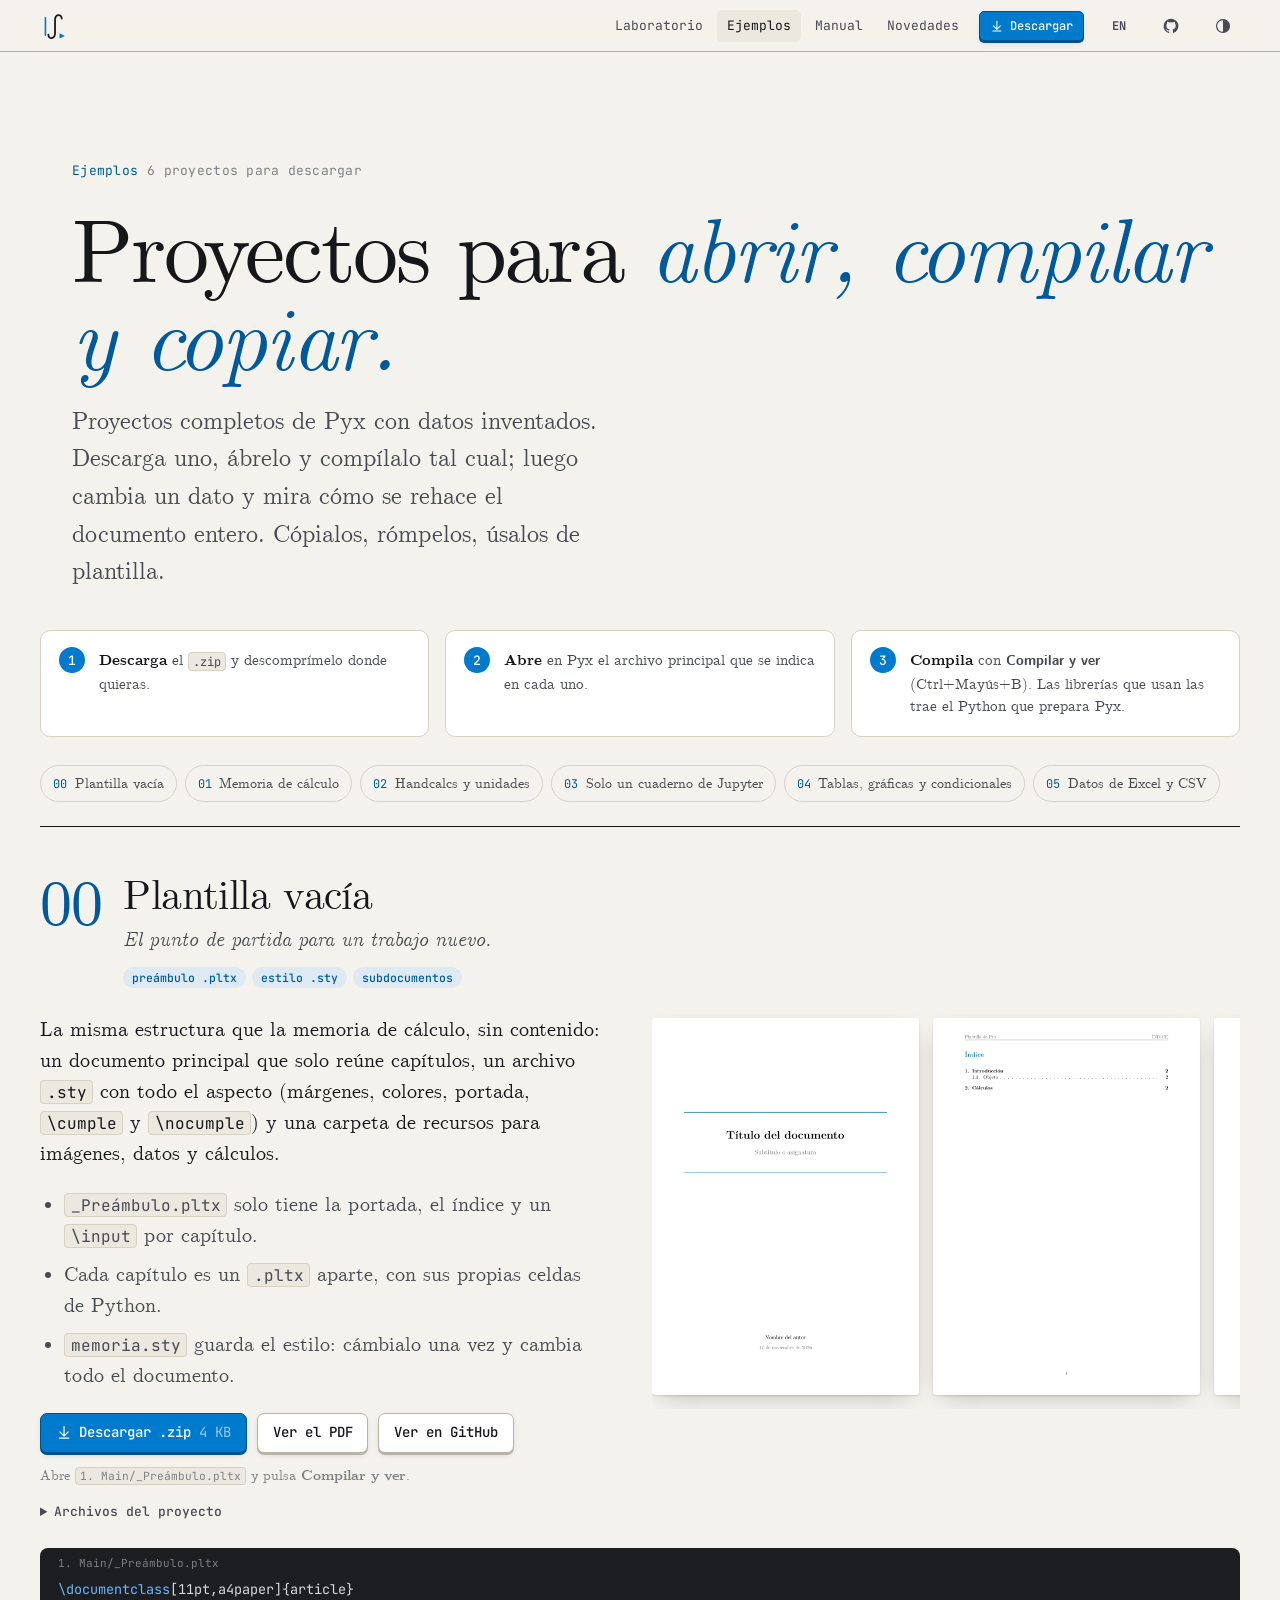
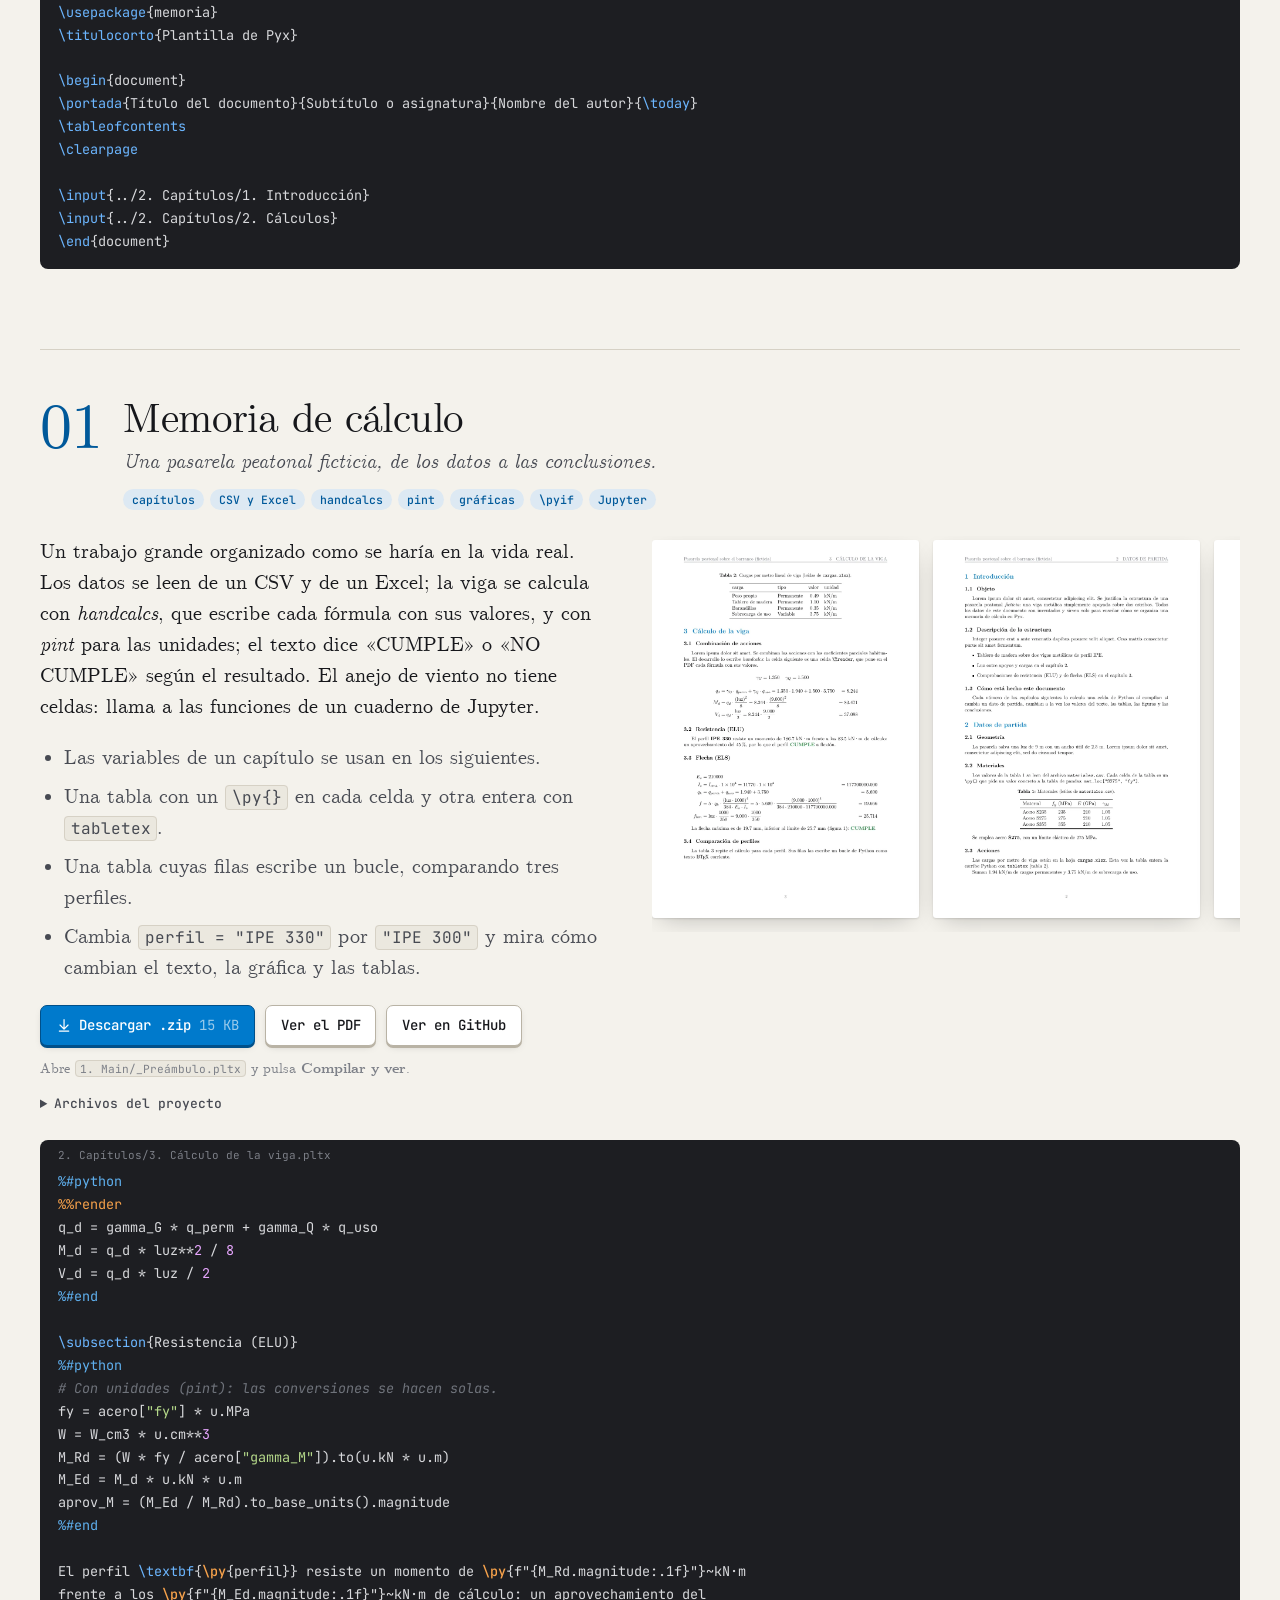
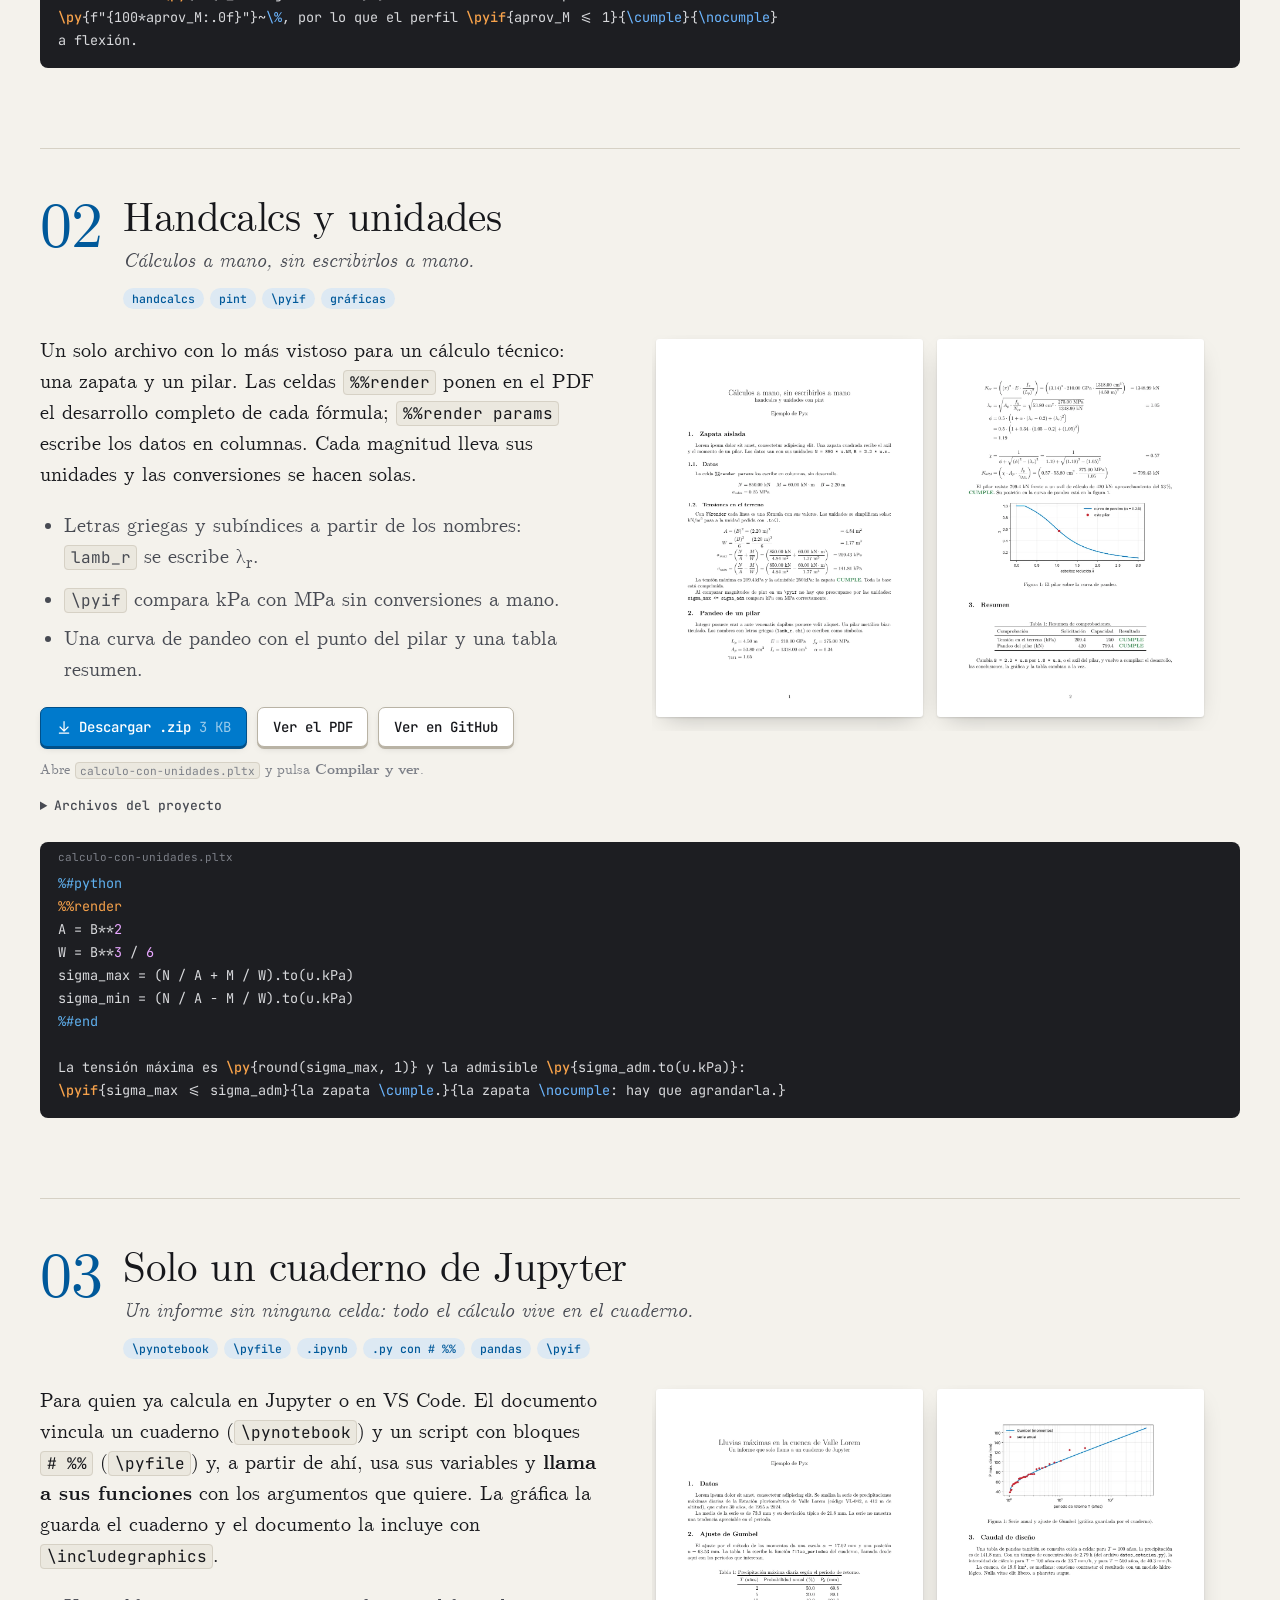
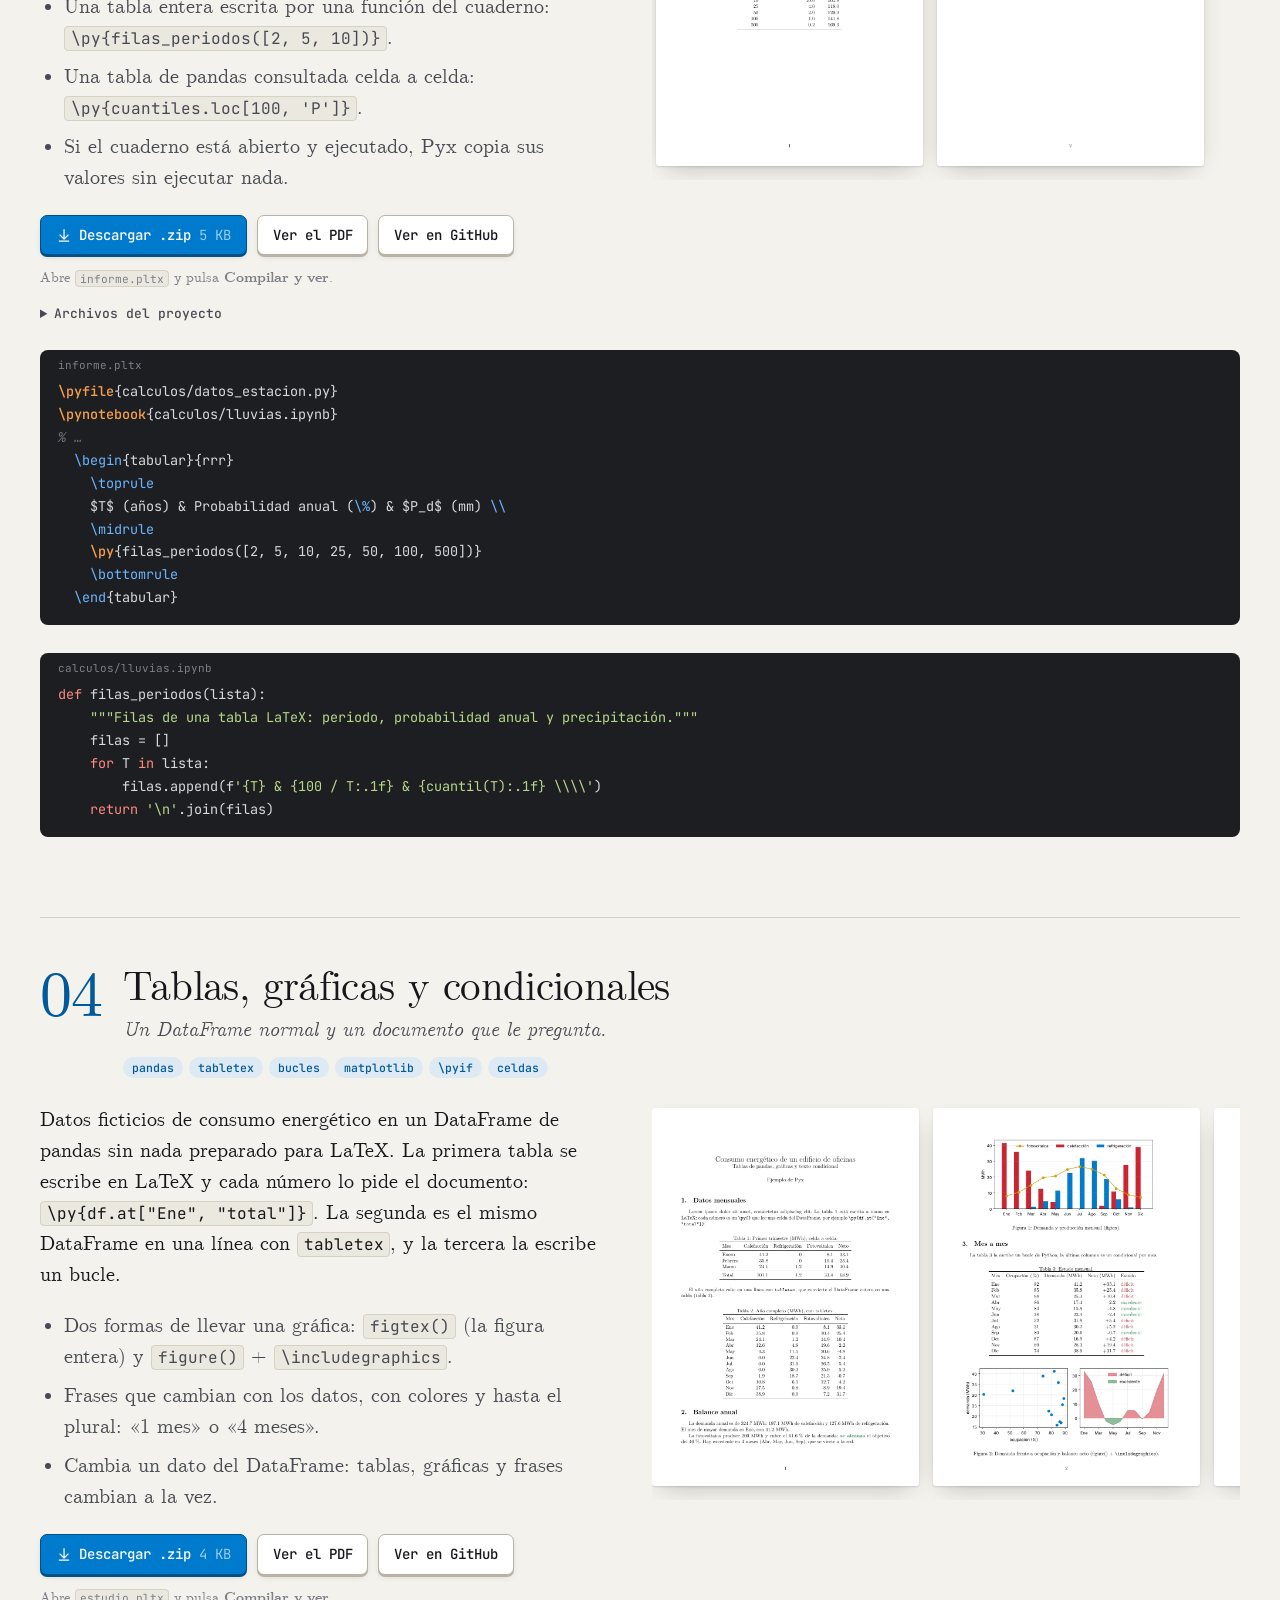
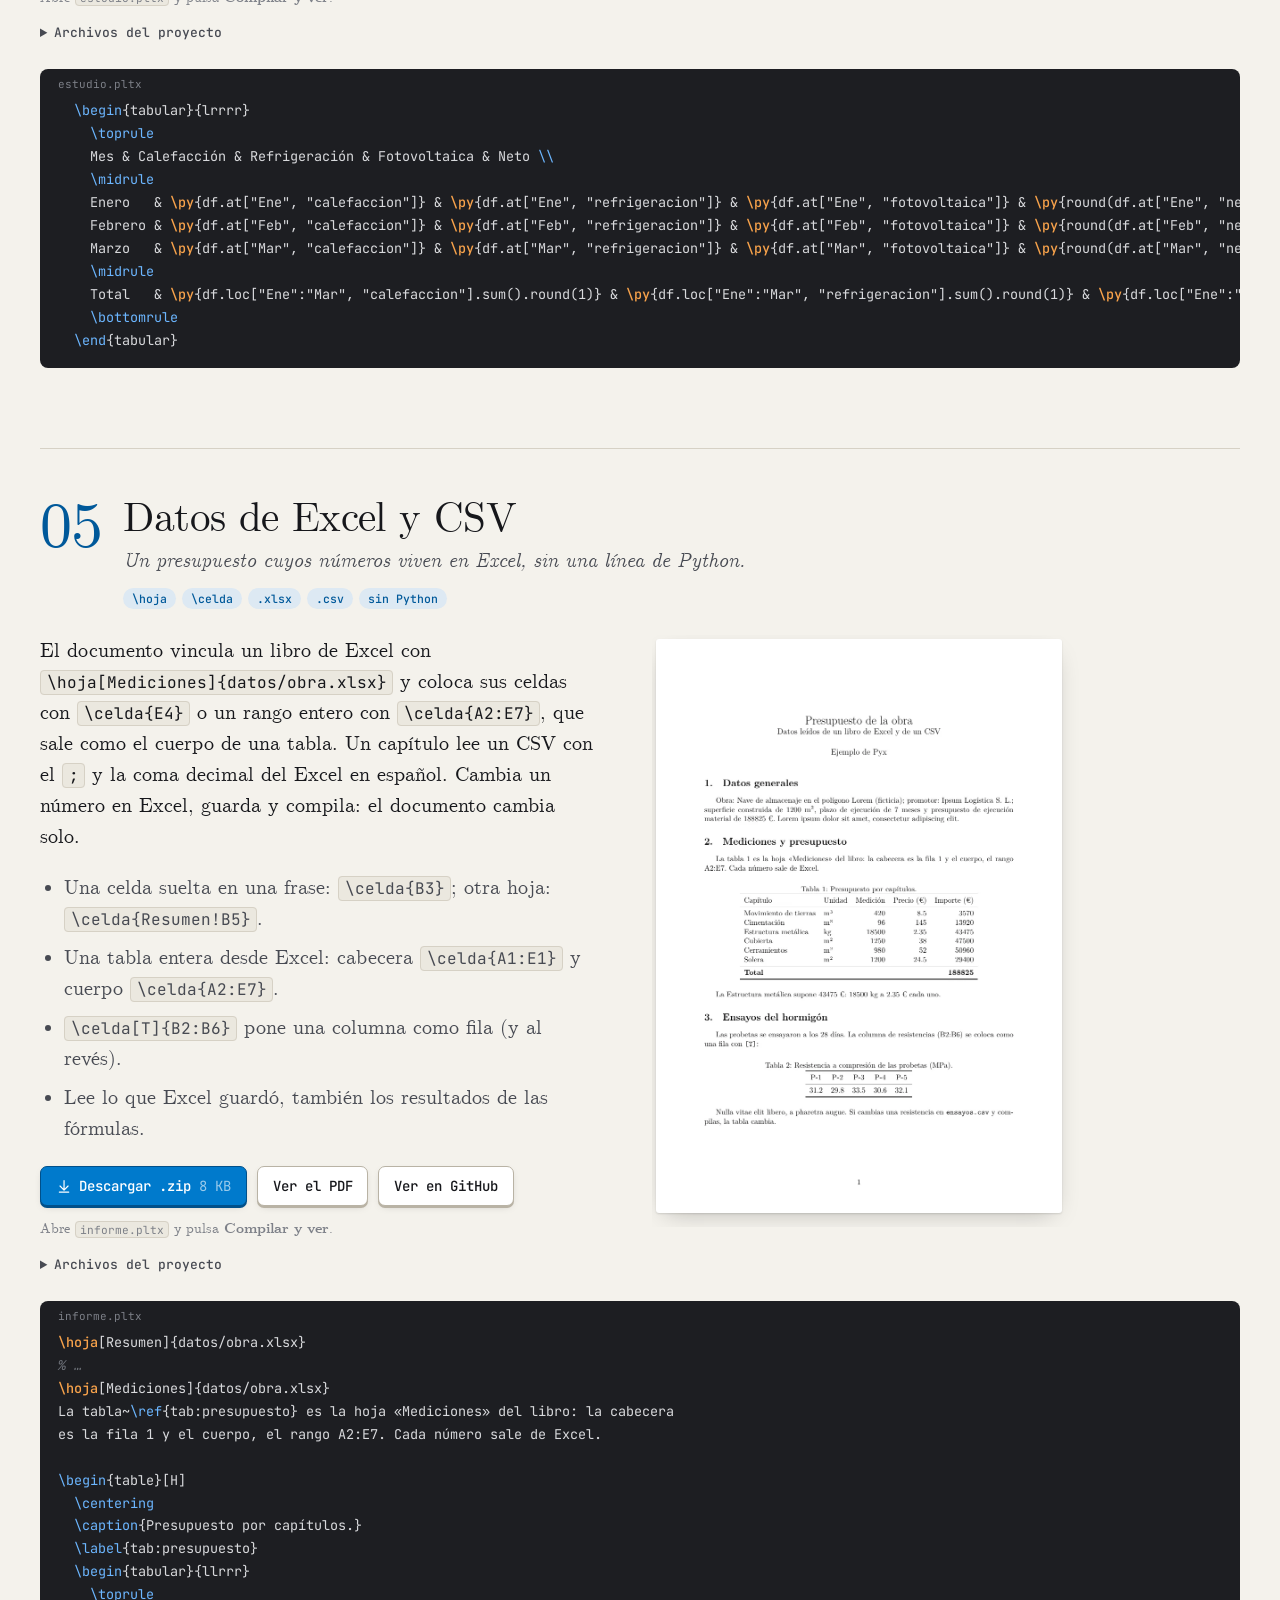
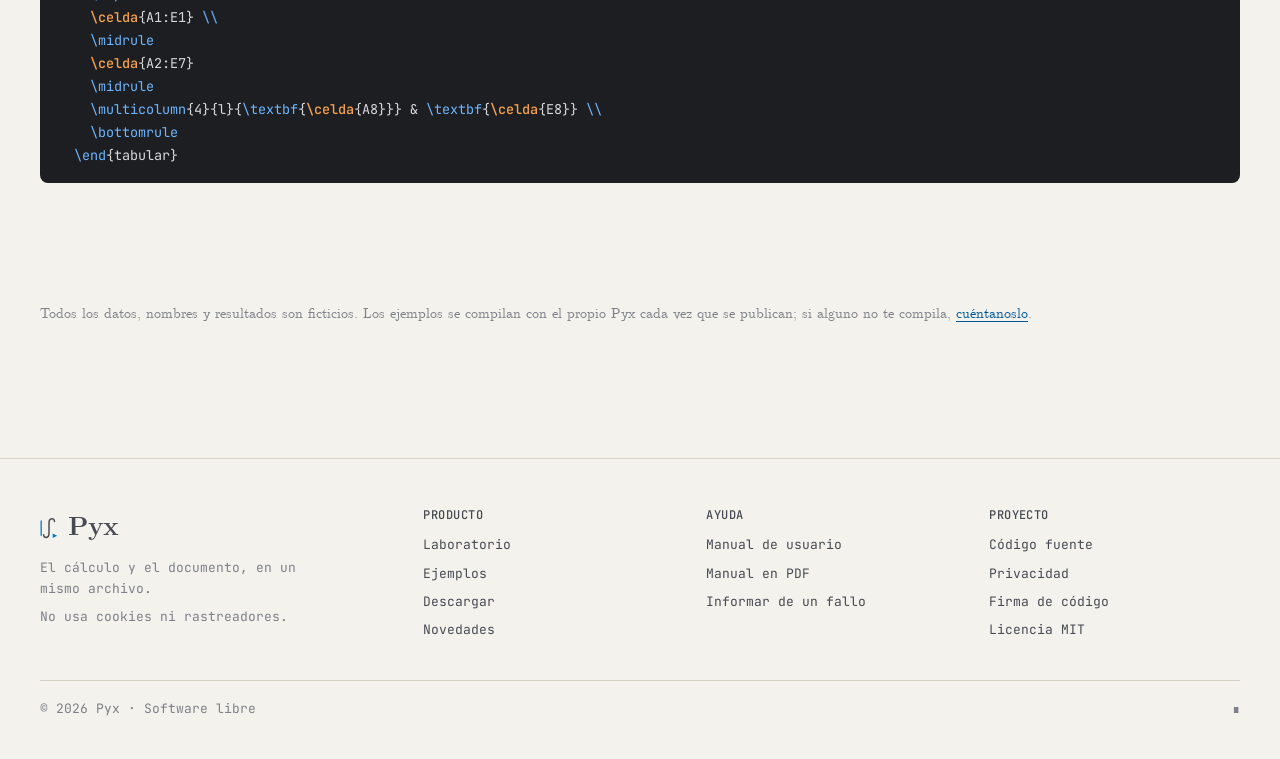
==== commit d37b32cd: "Web bilingüe y Pyx 2.2.0 - Versión inglesa de la portada, ejemplos, manual, novedades, privacidad y " ====
--- a/ejemplos/index.html
+++ b/ejemplos/index.html
@@ -14,6 +14,8 @@
     <script>try{var t=localStorage.getItem('pyx-tema');if(t)document.documentElement.dataset.theme=t}catch(e){}</script>
   <link rel="stylesheet" href="../assets/css/base.css?v=20261117a">
   <link rel="stylesheet" href="../assets/css/doc.css?v=20261117a">
+  <link rel="alternate" hreflang="es" href="https://lorgioo.github.io/Pyx-web/novedades/">
+  <link rel="alternate" hreflang="en" href="https://lorgioo.github.io/Pyx-web/en/news/">
   <link rel="stylesheet" href="../assets/css/ejemplos.css?v=20261117a">
 </head>
 <body>
@@ -35,13 +37,14 @@
     <a href="../novedades/">Novedades</a>
     <a class="key small primary" href="../#descargar"><svg aria-hidden="true"><use href="#i-down"/></svg>Descargar</a>
   </nav>
+  <a class="icon-btn lang-btn" href="../en/news/" hreflang="en" lang="en" title="View in English" aria-label="View in English">EN</a>
   <a class="icon-btn gh-btn" href="https://github.com/LorGIOO/Pyx" aria-label="El código de Pyx en GitHub" title="El código de Pyx en GitHub"><svg aria-hidden="true"><use href="#i-gh"/></svg></a>
   <button class="icon-btn" type="button" data-theme-toggle aria-label="Cambiar el tema"><svg aria-hidden="true"><use href="#i-contrast"/></svg></button>
   <button class="icon-btn menu-btn" type="button" aria-label="Menú" aria-expanded="false"><svg aria-hidden="true"><use href="#i-menu"/></svg></button>
 </header>
 
 <header class="page-head">
-  <p class="eyebrow"><span>Ejemplos</span><span class="n">5 proyectos para descargar</span></p>
+  <p class="eyebrow"><span>Ejemplos</span><span class="n">6 proyectos para descargar</span></p>
   <h1>Proyectos para <em>abrir, compilar y copiar.</em></h1>
   <p class="lede">Proyectos completos de Pyx con datos inventados. Descarga uno, ábrelo y compílalo tal cual; luego cambia un dato y mira cómo se rehace el documento entero. Cópialos, rómpelos, úsalos de plantilla.</p>
 </header>
@@ -53,7 +56,7 @@
       <li><b>Abre</b> en Pyx el archivo principal que se indica en cada uno.</li>
       <li><b>Compila</b> con <span class="menu">Compilar y ver</span> (Ctrl+Mayús+B). Las librerías que usan las trae el Python que prepara Pyx.</li>
     </ol>
-    <nav class="ej-index" aria-label="Ejemplos"><ol><li><a href="#00-plantilla"><span>00</span>Plantilla vacía</a></li><li><a href="#01-memoria-de-calculo"><span>01</span>Memoria de cálculo</a></li><li><a href="#02-handcalcs-y-unidades"><span>02</span>Handcalcs y unidades</a></li><li><a href="#03-cuaderno-de-jupyter"><span>03</span>Solo un cuaderno de Jupyter</a></li><li><a href="#04-tablas-graficas-y-condicionales"><span>04</span>Tablas, gráficas y condicionales</a></li></ol></nav>
+    <nav class="ej-index" aria-label="Ejemplos"><ol><li><a href="#00-plantilla"><span>00</span>Plantilla vacía</a></li><li><a href="#01-memoria-de-calculo"><span>01</span>Memoria de cálculo</a></li><li><a href="#02-handcalcs-y-unidades"><span>02</span>Handcalcs y unidades</a></li><li><a href="#03-cuaderno-de-jupyter"><span>03</span>Solo un cuaderno de Jupyter</a></li><li><a href="#04-tablas-graficas-y-condicionales"><span>04</span>Tablas, gráficas y condicionales</a></li><li><a href="#05-datos-de-excel"><span>05</span>Datos de Excel y CSV</a></li></ol></nav>
 
 <article class="ej" id="00-plantilla" data-chapter="<b>00</b> · Plantilla vacía">
   <header class="ej-head">
@@ -277,6 +280,55 @@
     <span class="tk-cmd">\bottomrule</span>
   <span class="tk-cmd">\end</span>{tabular}</code></pre></figure>
 </article>
+<article class="ej" id="05-datos-de-excel" data-chapter="<b>05</b> · Datos de Excel y CSV">
+  <header class="ej-head">
+    <p class="ej-num">05</p>
+    <div>
+      <h2>Datos de Excel y CSV</h2>
+      <p class="ej-lema">Un presupuesto cuyos números viven en Excel, sin una línea de Python.</p>
+      <ul class="ej-tags"><li>\hoja</li><li>\celda</li><li>.xlsx</li><li>.csv</li><li>sin Python</li></ul>
+    </div>
+  </header>
+  <div class="ej-grid">
+    <div class="ej-text">
+      <p>El documento vincula un libro de Excel con <code>\hoja[Mediciones]{datos/obra.xlsx}</code> y coloca sus celdas con <code>\celda{E4}</code> o un rango entero con <code>\celda{A2:E7}</code>, que sale como el cuerpo de una tabla. Un capítulo lee un CSV con el <code>;</code> y la coma decimal del Excel en español. Cambia un número en Excel, guarda y compila: el documento cambia solo.</p>
+      <ul class="ej-list"><li>Una celda suelta en una frase: <code>\celda{B3}</code>; otra hoja: <code>\celda{Resumen!B5}</code>.</li><li>Una tabla entera desde Excel: cabecera <code>\celda{A1:E1}</code> y cuerpo <code>\celda{A2:E7}</code>.</li><li><code>\celda[T]{B2:B6}</code> pone una columna como fila (y al revés).</li><li>Lee lo que Excel guardó, también los resultados de las fórmulas.</li></ul>
+      <div class="ej-actions">
+        <a class="key primary" href="descargas/05-datos-de-excel.zip" download><svg aria-hidden="true"><use href="#i-down"/></svg>Descargar .zip <span class="k-hint">8 KB</span></a>
+        <a class="key" href="pdf/05-datos-de-excel.pdf">Ver el PDF</a>
+        <a class="key" href="https://github.com/LorGIOO/Pyx-web/tree/main/ejemplos/src/05-datos-de-excel">Ver en GitHub</a>
+      </div>
+      <p class="ej-open">Abre <code>informe.pltx</code> y pulsa <b>Compilar y ver</b>.</p>
+      <details class="ej-tree"><summary>Archivos del proyecto</summary><pre>├─ <span class="dir">capitulos/</span>
+│  └─ <span class="">ensayos.pltx</span>
+├─ <span class="dir">datos/</span>
+│  ├─ <span class="">ensayos.csv</span>
+│  └─ <span class="">obra.xlsx</span>
+├─ <span class="main">informe.pltx</span>
+└─ <span class="">LEEME.md</span></pre></details>
+    </div>
+    <div class="ej-pages" data-pages="1"><button class="ej-page" type="button" data-full="img/05-datos-de-excel-1.webp" aria-label="Ampliar la página 1"><img src="img/05-datos-de-excel-1.webp" alt="Datos de Excel y CSV, página 1" loading="lazy" width="910" height="1287"></button></div>
+  </div>
+  <figure class="code"><span class="code-lang">informe.pltx</span><pre><code><span class="tk-py">\hoja</span>[Resumen]{datos/obra.xlsx}
+<span class="tk-com">% …</span>
+<span class="tk-py">\hoja</span>[Mediciones]{datos/obra.xlsx}
+La tabla~<span class="tk-cmd">\ref</span>{tab:presupuesto} es la hoja «Mediciones» del libro: la cabecera
+es la fila 1 y el cuerpo, el rango A2:E7. Cada número sale de Excel.
+
+<span class="tk-cmd">\begin</span>{table}[H]
+  <span class="tk-cmd">\centering</span>
+  <span class="tk-cmd">\caption</span>{Presupuesto por capítulos.}
+  <span class="tk-cmd">\label</span>{tab:presupuesto}
+  <span class="tk-cmd">\begin</span>{tabular}{llrrr}
+    <span class="tk-cmd">\toprule</span>
+    <span class="tk-py">\celda</span>{A1:E1} <span class="tk-cmd">\\</span>
+    <span class="tk-cmd">\midrule</span>
+    <span class="tk-py">\celda</span>{A2:E7}
+    <span class="tk-cmd">\midrule</span>
+    <span class="tk-cmd">\multicolumn</span>{4}{l}{<span class="tk-cmd">\textbf</span>{<span class="tk-py">\celda</span>{A8}}} &amp; <span class="tk-cmd">\textbf</span>{<span class="tk-py">\celda</span>{E8}} <span class="tk-cmd">\\</span>
+    <span class="tk-cmd">\bottomrule</span>
+  <span class="tk-cmd">\end</span>{tabular}</code></pre></figure>
+</article>
     <p class="ej-foot">Todos los datos, nombres y resultados son ficticios. Los ejemplos se compilan con el propio Pyx cada vez que se publican; si alguno no te compila, <a href="https://github.com/LorGIOO/Pyx/issues">cuéntanoslo</a>.</p>
   </main>
 </div>
--- a/assets/css/base.css
+++ b/assets/css/base.css
@@ -264,4 +264,7 @@
   *, *::before, *::after { animation-duration: .001ms !important; animation-iteration-count: 1 !important; transition-duration: .001ms !important; scroll-behavior: auto !important; }
   .reveal { opacity: 1; transform: none; }
 }
-@media (max-width: 860px) { .runhead [data-theme-toggle] { margin-left: auto; } .runhead .gh-btn { margin-left: auto; } .runhead .gh-btn ~ [data-theme-toggle] { margin-left: 0; } }
+@media (max-width: 860px) { .runhead [data-theme-toggle] { margin-left: auto; } .runhead .lang-btn { margin-left: auto; } .runhead .gh-btn { margin-left: auto; } .runhead .lang-btn ~ .gh-btn, .runhead .gh-btn ~ [data-theme-toggle] { margin-left: 0; } }
+
+/* ES / EN */
+.icon-btn.lang-btn { width: auto; min-width: 34px; padding: 0 6px; font: 600 12px var(--mono); letter-spacing: .04em; text-decoration: none; }
